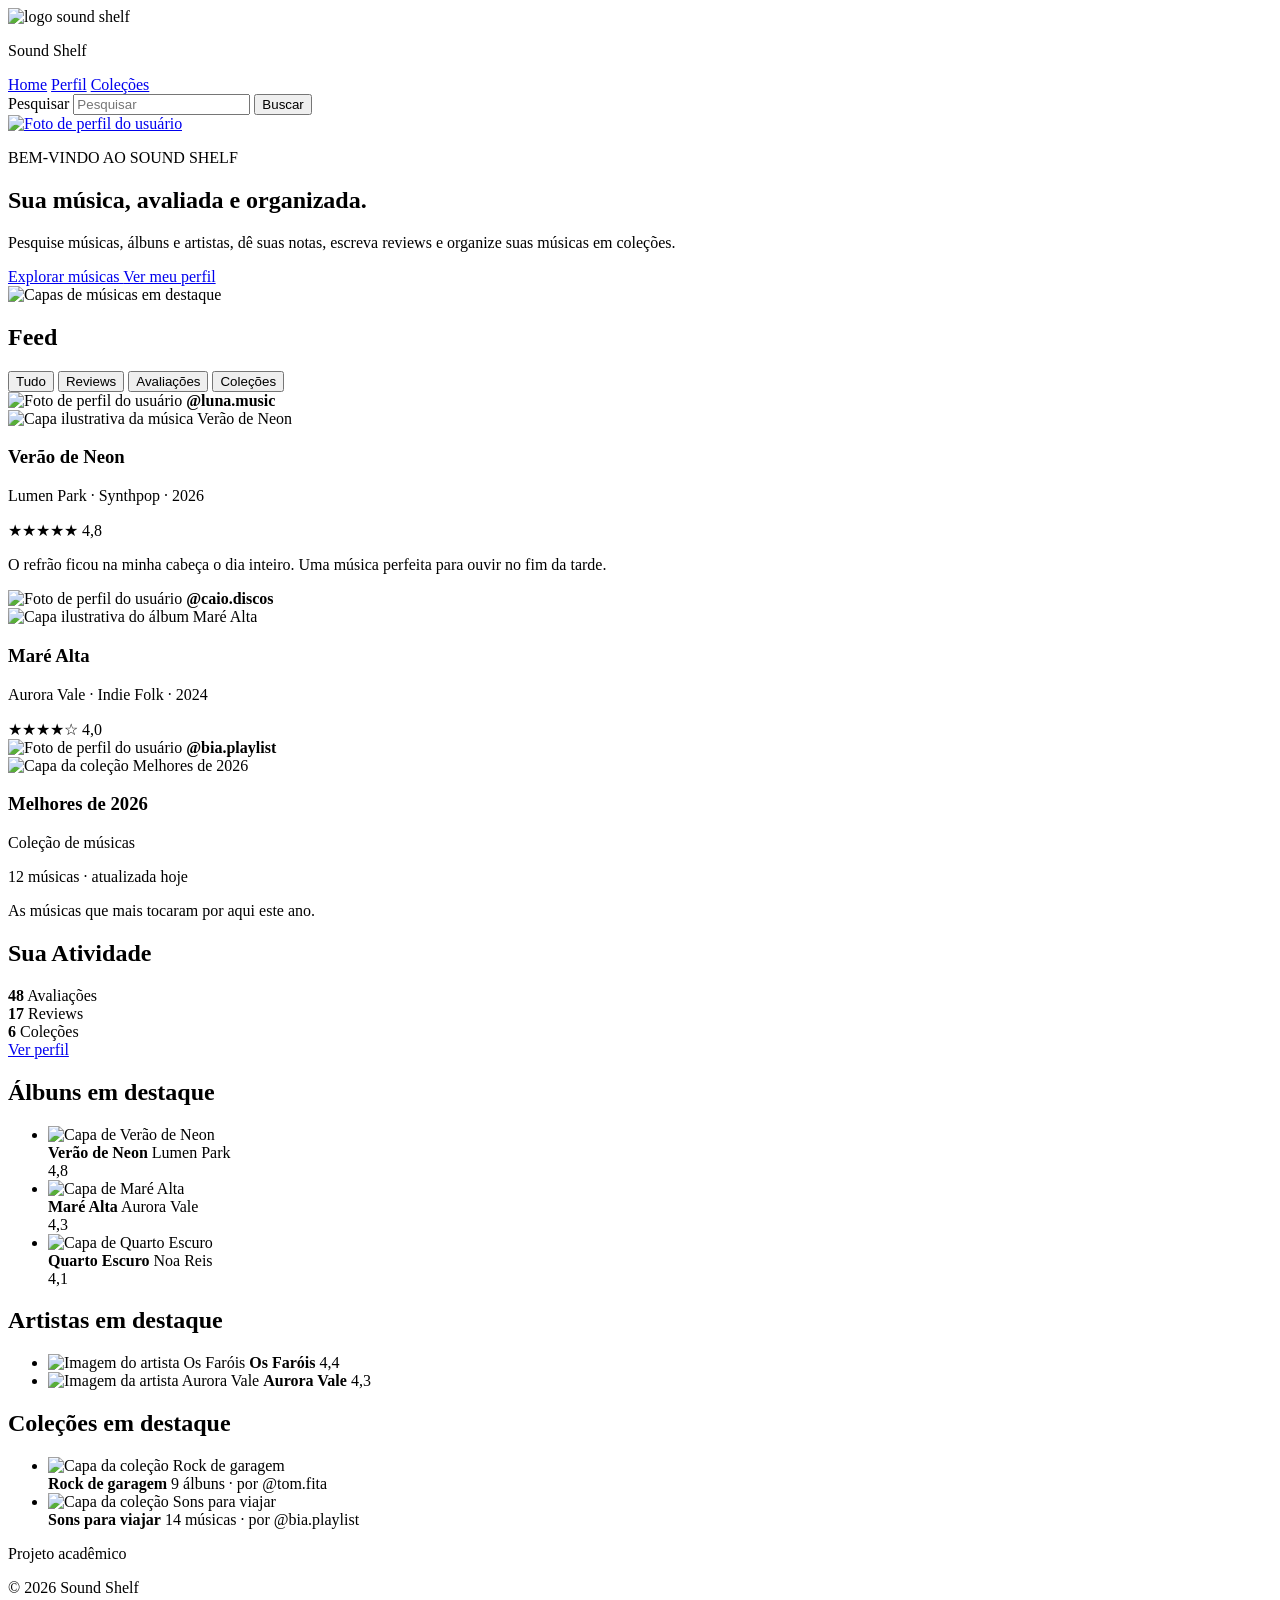
==== index.html @ 62054e48 "feat: adiciona rodape e finaliza estrutura da pagina inicial" ====
<!DOCTYPE html>
<html lang="pt-br">
<head>
    <meta charset="UTF-8">
    <meta name="viewport" content="width=device-width, initial-scale=1.0">
    <title>Sound Shelf</title>
</head>
<body>
   
    <!-- cabeçalho/navegação -->
    <header class="cabecalho">
        <img src="" alt="logo sound shelf">
        <p class="logo">Sound Shelf</p>

        <!-- navegacao principal -->
        <nav class="nav-principal">
            <a href="index.html" class="link">Home</a>
            <a href="perfil.html" class="link">Perfil</a>
            <a href="colecoes.html" class="link">Coleções</a>
        </nav>

        <!-- form de pesquisa -->
        <!-- futuramente utilizado pelo js e api -->
        <form class="form-pesquisa">

            <label for="pesquisa" class="input-estilo">
                Pesquisar
            </label>

            <input
                type="search"
                id="pesquisa"
                name="pesquisa"
                placeholder="Pesquisar">

            <button type="submit" class="botao">Buscar</button>
        </form>

        <!-- Acesso ao perfil através do avatar -->
        <a href="perfil.html" class="link-perfil">
            <img src="" alt="Foto de perfil do usuário">
        </a>
    </header>

    <!-- conteúdo principal da página -->
    <main>

        <!-- apresentação inicial-->
        <section class="apresentacao">

            <div class="conteudo-apresentacao">

                <p class="texto-pequeno">
                    BEM-VINDO AO SOUND SHELF
                </p>

                <h1>
                    Sua música, avaliada e organizada.
                </h1>

                <p>
                    Pesquise músicas, álbuns e artistas, dê suas notas,
                    escreva reviews e organize suas músicas em coleções.
                </p>

                <!-- ações principais da Home -->
                <div class="acoes-apresentacao">

                    <a href="#feed" class="botao">
                        Explorar músicas
                    </a>

                    <a href="perfil.html" class="botao-secundario">
                        Ver meu perfil
                    </a>

                </div>

            </div>

            <!-- elemento visual -->
            <div class="visual-apresentacao">

                <img src="" alt="Capas de músicas em destaque">

            </div>

        </section>

        <!-- área do Feed -->
        <section id="feed" class="secao-feed">
            <header class="cabecalho-secao">
                
                <div>
                    <h2>Feed</h2>
                </div>

                <!-- filtros feed -->
                <div class="filtros-feed">
                    <button type="button" class="filtro ativo">
                        Tudo
                    </button>

                    <button type="button" class="filtro">
                        Reviews
                    </button>

                    <button type="button" class="filtro">
                        Avaliações
                    </button>
                    
                    <button type="button" class="filtro">
                        Coleções
                    </button>
                 </div>
            </header>

            <!-- area que contém os conteúdos do Feed -->
            <div class="conteudo-feed">

                <!-- feed principal -->
                <div class="lista-feed">

                    <!-- card de review -->
                    <article class="card-publicacao">
                        <header class="cabecalho-publicacao">

                            <div class="usuario-publicacao">
                                <img src="" alt="Foto de perfil do usuário">
                                <strong>@luna.music</strong>

                            </div>
                        </header>

                        <div class="conteudo-publicacao">
                            <img
                                src=""
                                alt="Capa ilustrativa da música Verão de Neon"
                                class="capa-publicacao"
                            >

                            <div class="informacoes-publicacao">
                                <h3>Verão de Neon</h3>
                                <p>Lumen Park · Synthpop · 2026</p>

                                <div class="avaliacao">
                                    ★★★★★
                                    <span>4,8</span>
                                </div>

                                <p>
                                    O refrão ficou na minha cabeça o dia inteiro.
                                    Uma música perfeita para ouvir no fim da tarde.
                                </p>

                            </div>

                        </div>
                    </article>

                        <!-- card avaliacao de album -->
                        <article class="card-publicacao">
                            <header class="cabecalho-publicacao">

                                <div class="usuario-publicacao">
                                    <img src="" alt="Foto de perfil do usuário">
                                    <strong>@caio.discos</strong>

                                </div>

                            </header>

                            <div class="conteudo-publicacao">
                                <img
                                src=""
                                alt="Capa ilustrativa do álbum Maré Alta"
                                class="capa-publicacao"
                                >

                                <div class="informacoes-publicacao">
                                    <h3>Maré Alta</h3>
                                    <p> Aurora Vale · Indie Folk · 2024</p>

                                    <div class="avaliacao">
                                        ★★★★☆
                                        <span>4,0</span>
                                    </div>

                                </div>

                            </div>
                        </article>

                        <!-- Card de coleção -->
                        <article class="card-publicacao">

                            <header class="cabecalho-publicacao">
                                <div class="usuario-publicacao">

                                    <img src="" alt="Foto de perfil do usuário">
                                        <strong>@bia.playlist</strong>
                                </div>

                            </header>
                            <div class="conteudo-publicacao">

                                <div class="capa-colecao">
                                    <img src="" alt="Capa da coleção Melhores de 2026">
                                </div>

                                <div class="informacoes-publicacao">

                                    <h3>Melhores de 2026</h3>

                                    <p>Coleção de músicas</p>

                                    <p>12 músicas · atualizada hoje</p>

                                    <p>As músicas que mais tocaram por aqui este ano.</p>

                                </div>

                            </div>
                        </article>
        </section>

                    <!-- barra lateral da home -->
                    <aside class="barra-lateral">

                            <!-- estatisticas de usuario -->
                            <section class="card-lateral">
                                <h2>Sua Atividade</h2>

                                <div class="estatisticas-home">
                                    <div class="estatistica">
                                        <strong>48</strong>
                                        <span>Avaliações</span>
                                    </div>

                                    <div class="estatistica">
                                        <strong>17</strong>
                                        <span>Reviews</span>
                                    </div>

                                    <div class="estatistica">
                                        <strong>6</strong>
                                        <span>Coleções</span>
                                    </div>
                                </div>
                                
                                <a href="perfil.html" class="botao-secundario">
                                    Ver perfil
                                </a>
                            </section>

                            <!-- albuns em destaque -->
                            <section class="card-lateral">
                                <h2>Álbuns em destaque</h2>

                                <ul class="albuns-home">

                                    <li class="item-destaque">
                                        <img 
                                            src="" 
                                            alt="Capa de Verão de Neon" 
                                            class="capa-destaque"
                                        >

                                        <div class="informacoes-destaque">
                                            <strong>Verão de Neon</strong>
                                            <span>Lumen Park</span>
                                        </div>

                                        <span class="nota">4,8</span>
                                    </li>
                                    
                                    <li class="item-destaque">
                                        <img
                                            src=""
                                            alt="Capa de Maré Alta"
                                            class="capa-destaque"
                                        >

                                        <div class="informacoes-destaque">
                                            <strong>Maré Alta</strong>
                                            <span>Aurora Vale</span>
                                        </div>

                                        <span class="nota">4,3</span>
                                    </li>

                                    <li class="item-destaque">
                                        <img
                                            src=""
                                            alt="Capa de Quarto Escuro"
                                            class="capa-destaque"
                                        >

                                        <div class="informacoes-destaque">
                                            <strong>Quarto Escuro</strong>
                                            <span>Noa Reis</span>
                                        </div>

                                        <span class="nota">4,1</span>
                                    </li>

                                </ul>
                            </section>

                
                            <!-- Artistas em destaque -->
                            <section class="card-lateral">
                                <h2>Artistas em destaque</h2>

                                <ul class="artistas-home">

                                    <li class="item-artista">
                                        <img
                                            src=""
                                            alt="Imagem do artista Os Faróis"
                                            class="imagem-artista"
                                        >

                                        <strong>Os Faróis</strong>

                                        <span class="nota">4,4</span>
                                    </li>

                                    <li class="item-artista">
                                        <img
                                            src=""
                                            alt="Imagem da artista Aurora Vale"
                                            class="imagem-artista"
                                        >

                                        <strong>Aurora Vale</strong>

                                        <span class="nota">4,3</span>
                                    </li>

                                </ul>
                            </section>
                            

                           <!-- Coleções em destaque -->
                            <section class="card-lateral">
                                <h2>Coleções em destaque</h2>

                                <ul class="colecoes-home">

                                    <li class="item-colecao">
                                        <img
                                            src=""
                                            alt="Capa da coleção Rock de garagem"
                                            class="capa-colecao"
                                        >

                                        <div class="informacoes-colecao">
                                            <strong>Rock de garagem</strong>
                                            <span>9 álbuns · por @tom.fita</span>
                                        </div>

                                    </li>

                                    <li class="item-colecao">
                                        <img
                                            src=""
                                            alt="Capa da coleção Sons para viajar"
                                            class="capa-colecao"
                                        >

                                        <div class="informacoes-colecao">
                                            <strong>Sons para viajar</strong>
                                            <span>14 músicas · por @bia.playlist</span>
                                        </div>

                                    </li>
                                </ul>

                            </section>
                         </aside>


                    </div>
                </div>
    </main>

    <!-- Rodapé -->
    <footer class="rodape">
        <p>Projeto acadêmico</p>
        <p>&copy; 2026 Sound Shelf</p>
    </footer>
    
</body>
</html>
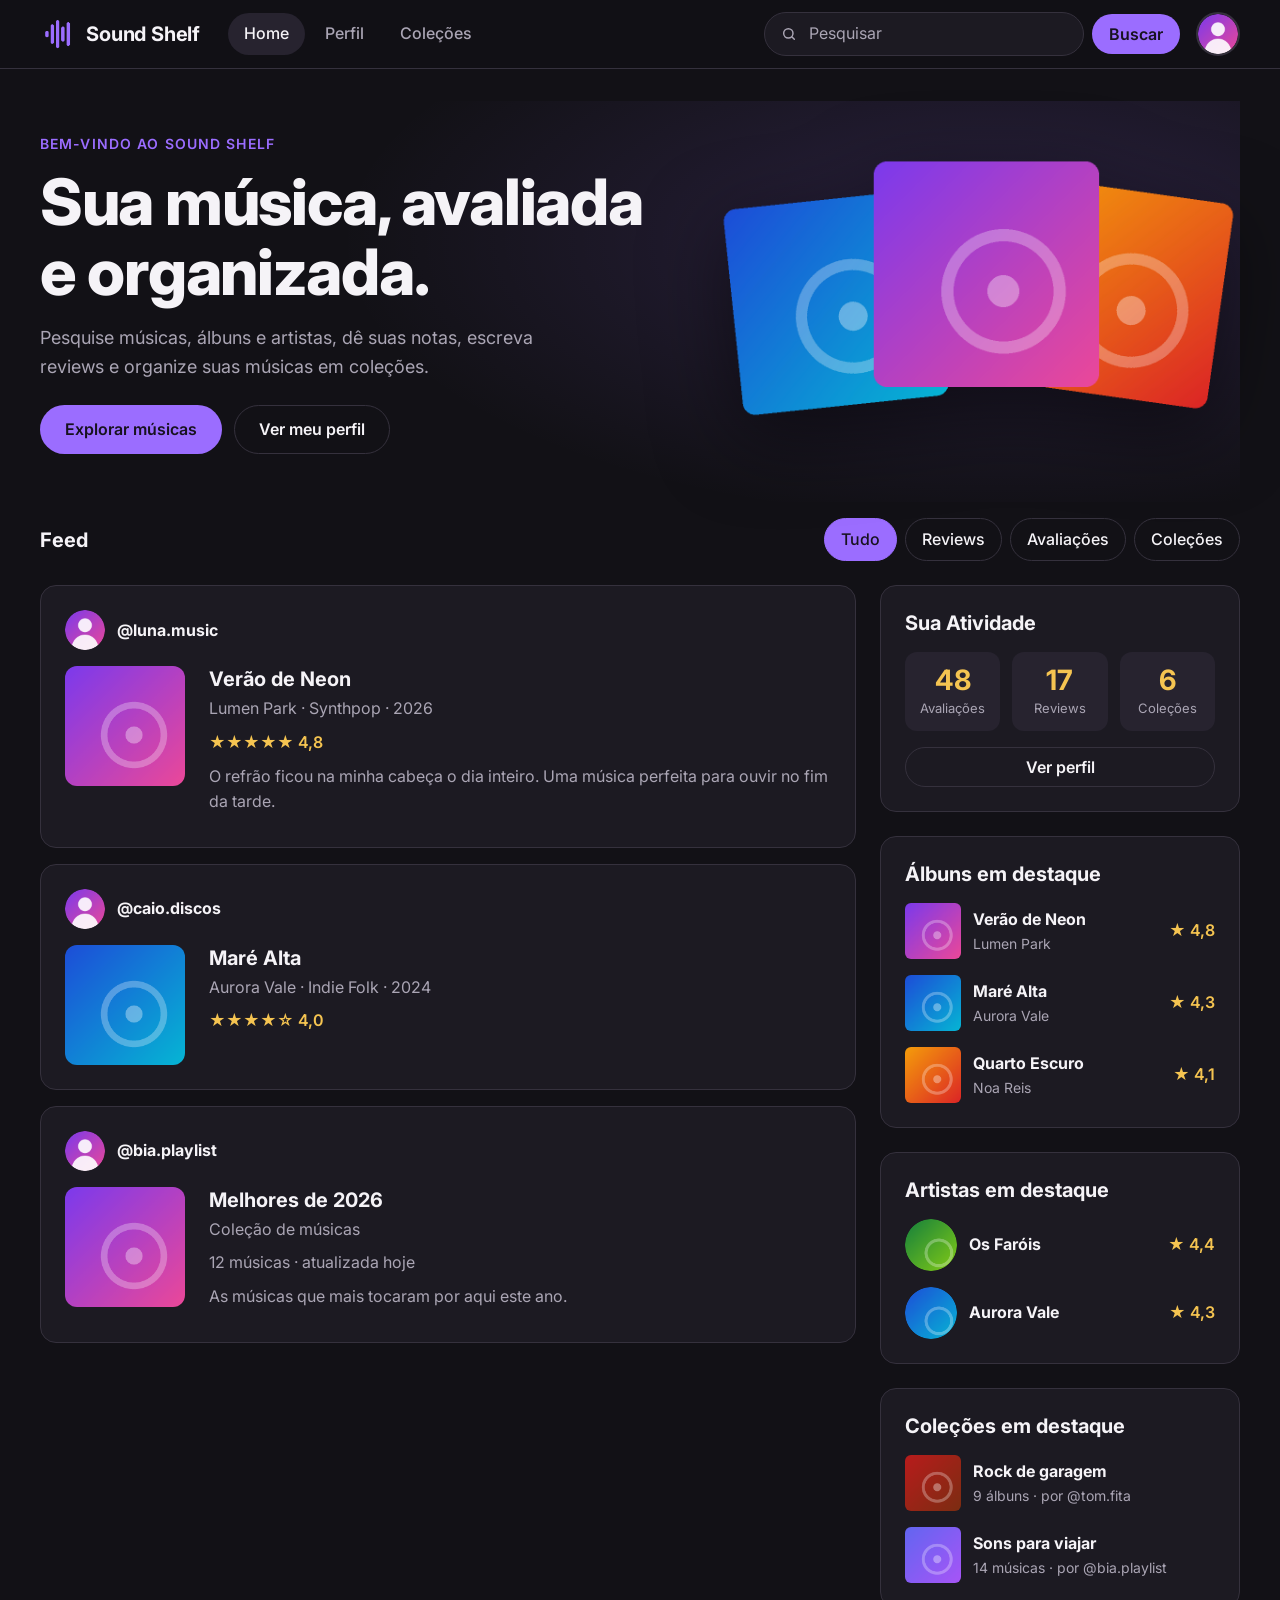
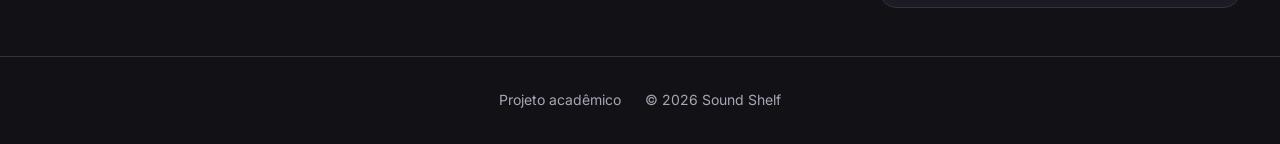
==== commit c56426d1: "chore: prepara HTML e CSS para o JavaScript e corrige navegação ativa" ====
--- a/index.html
+++ b/index.html
@@ -1,26 +1,27 @@
 <!DOCTYPE html>
-<html lang="pt-br">
+<html lang="pt-BR">
 <head>
     <meta charset="UTF-8">
     <meta name="viewport" content="width=device-width, initial-scale=1.0">
-    <title>Sound Shelf</title>
+    <title>Sound Shelf - Home</title>
+    <link rel="stylesheet" href="assets/css/style.css">
+    <script defer src="assets/js/script.js"></script>
 </head>
 <body>
    
     <!-- cabeçalho/navegação -->
     <header class="cabecalho">
-        <img src="" alt="logo sound shelf">
+        <img src="assets/img/logo.png" alt="logo sound shelf">
         <p class="logo">Sound Shelf</p>
 
         <!-- navegacao principal -->
         <nav class="nav-principal">
-            <a href="index.html" class="link">Home</a>
+            <a href="index.html" class="link ativo" aria-current="page">Home</a>
             <a href="perfil.html" class="link">Perfil</a>
             <a href="colecoes.html" class="link">Coleções</a>
         </nav>
 
         <!-- form de pesquisa -->
-        <!-- futuramente utilizado pelo js e api -->
         <form class="form-pesquisa">
 
             <label for="pesquisa" class="input-estilo">
@@ -35,12 +36,12 @@
 
             <button type="submit" class="botao">Buscar</button>
         </form>
+    </header>
 
         <!-- Acesso ao perfil através do avatar -->
         <a href="perfil.html" class="link-perfil">
-            <img src="" alt="Foto de perfil do usuário">
+            <img src="assets/img/avatar.png" alt="Foto de perfil do usuário">
         </a>
-    </header>
 
     <!-- conteúdo principal da página -->
     <main>
@@ -81,7 +82,7 @@
             <!-- elemento visual -->
             <div class="visual-apresentacao">
 
-                <img src="" alt="Capas de músicas em destaque">
+                <img src="assets/img/hero.png" alt="Capas de músicas em destaque">
 
             </div>
 
@@ -126,7 +127,7 @@
                         <header class="cabecalho-publicacao">
 
                             <div class="usuario-publicacao">
-                                <img src="" alt="Foto de perfil do usuário">
+                                <img src="assets/img/avatar.png" alt="Foto de perfil do usuário">
                                 <strong>@luna.music</strong>
 
                             </div>
@@ -134,7 +135,7 @@
 
                         <div class="conteudo-publicacao">
                             <img
-                                src=""
+                                src="assets/img/capa-1.png"
                                 alt="Capa ilustrativa da música Verão de Neon"
                                 class="capa-publicacao"
                             >
@@ -163,7 +164,7 @@
                             <header class="cabecalho-publicacao">
 
                                 <div class="usuario-publicacao">
-                                    <img src="" alt="Foto de perfil do usuário">
+                                    <img src="assets/img/avatar.png" alt="Foto de perfil do usuário">
                                     <strong>@caio.discos</strong>
 
                                 </div>
@@ -172,7 +173,7 @@
 
                             <div class="conteudo-publicacao">
                                 <img
-                                src=""
+                                src="assets/img/capa-2.png"
                                 alt="Capa ilustrativa do álbum Maré Alta"
                                 class="capa-publicacao"
                                 >
@@ -197,7 +198,7 @@
                             <header class="cabecalho-publicacao">
                                 <div class="usuario-publicacao">
 
-                                    <img src="" alt="Foto de perfil do usuário">
+                                    <img src="assets/img/avatar.png" alt="Foto de perfil do usuário">
                                         <strong>@bia.playlist</strong>
                                 </div>
 
@@ -205,7 +206,7 @@
                             <div class="conteudo-publicacao">
 
                                 <div class="capa-colecao">
-                                    <img src="" alt="Capa da coleção Melhores de 2026">
+                                    <img src="assets/img/capa-1.png" alt="Capa da coleção Melhores de 2026">
                                 </div>
 
                                 <div class="informacoes-publicacao">
@@ -222,7 +223,9 @@
 
                             </div>
                         </article>
-        </section>
+
+                </div>
+        
 
                     <!-- barra lateral da home -->
                     <aside class="barra-lateral">
@@ -261,7 +264,7 @@
 
                                     <li class="item-destaque">
                                         <img 
-                                            src="" 
+                                            src="assets/img/capa-1.png" 
                                             alt="Capa de Verão de Neon" 
                                             class="capa-destaque"
                                         >
@@ -276,7 +279,7 @@
                                     
                                     <li class="item-destaque">
                                         <img
-                                            src=""
+                                            src="assets/img/capa-2.png"
                                             alt="Capa de Maré Alta"
                                             class="capa-destaque"
                                         >
@@ -291,7 +294,7 @@
 
                                     <li class="item-destaque">
                                         <img
-                                            src=""
+                                            src="assets/img/capa-3.png"
                                             alt="Capa de Quarto Escuro"
                                             class="capa-destaque"
                                         >
@@ -316,7 +319,7 @@
 
                                     <li class="item-artista">
                                         <img
-                                            src=""
+                                            src="assets/img/artista-1.png"
                                             alt="Imagem do artista Os Faróis"
                                             class="imagem-artista"
                                         >
@@ -328,7 +331,7 @@
 
                                     <li class="item-artista">
                                         <img
-                                            src=""
+                                            src="assets/img/artista-2.png"
                                             alt="Imagem da artista Aurora Vale"
                                             class="imagem-artista"
                                         >
@@ -350,7 +353,7 @@
 
                                     <li class="item-colecao">
                                         <img
-                                            src=""
+                                            src="assets/img/capa-6.png"
                                             alt="Capa da coleção Rock de garagem"
                                             class="capa-colecao"
                                         >
@@ -364,7 +367,7 @@
 
                                     <li class="item-colecao">
                                         <img
-                                            src=""
+                                            src="assets/img/capa-5.png"
                                             alt="Capa da coleção Sons para viajar"
                                             class="capa-colecao"
                                         >
@@ -380,9 +383,8 @@
                             </section>
                          </aside>
 
-
-                    </div>
                 </div>
+            </section>
     </main>
 
     <!-- Rodapé -->
--- a/assets/css/style.css
+++ b/assets/css/style.css
@@ -0,0 +1,1753 @@
+@import url("https://fonts.googleapis.com/css2?family=Inter:wght@400;500;600;700;800&display=swap");
+
+
+/* 1. VARIÁVEIS GLOBAIS DO SOUND SHELF */
+
+:root {
+    /* Cores de fundo */
+    --cor-fundo: #121116;
+    --cor-superficie: #1C1A22;
+    --cor-superficie-hover: #27232F;
+
+    /* Cores de destaque */
+    --cor-destaque: #9B6DFF;
+    --cor-destaque-hover: #B18DFF;
+    --cor-avaliacao: #F5C451;
+
+    /* Cores de texto */
+    --cor-texto: #F5F3F7;
+    --cor-texto-secundario: #AAA5B4;
+
+    /* Bordas e estados */
+    --cor-borda: #35313D;
+    --cor-sucesso: #72D6A0;
+    --cor-erro: #FF7777;
+
+    /* Tipografia (Inter com Arial como reserva) */
+    --fonte-principal: "Inter", Arial, Helvetica, sans-serif;
+
+    /* Tamanhos de texto */
+    --texto-pequeno: 14px;
+    --texto-normal: 16px;
+    --texto-subtitulo: 20px;
+    --texto-titulo: 28px;
+
+    /* Espaçamentos */
+    --espaco-1: 4px;
+    --espaco-2: 8px;
+    --espaco-3: 12px;
+    --espaco-4: 16px;
+    --espaco-5: 24px;
+    --espaco-6: 32px;
+    --espaco-7: 48px;
+
+    /* Bordas arredondadas */
+    --raio-pequeno: 6px;
+    --raio-medio: 12px;
+    --raio-grande: 16px;
+
+    /* Transições */
+    --transicao-padrao: 0.2s ease;
+
+    /* Extras usados no layout */
+    --raio-total: 999px;
+    --largura-maxima: 1200px;
+    --cor-destaque-suave: color-mix(in srgb, var(--cor-destaque) 18%, transparent);
+    --sombra-card: 0 8px 24px rgba(0, 0, 0, 0.35);
+}
+
+
+
+/* 2. ESTILOS GLOBAIS */
+
+/* Padroniza o cálculo de largura e altura */
+* {
+    box-sizing: border-box;
+}
+
+/* Configura o documento */
+html {
+    scroll-behavior: smooth;
+    scroll-padding-top: 88px; /* compensa o cabeçalho fixo nos links de âncora */
+    color-scheme: dark;
+}
+
+/* Configura a página: rodapé sempre no fim da tela */
+body {
+    min-height: 100vh;
+    display: flex;
+    flex-direction: column;
+    margin: 0;
+    background-color: var(--cor-fundo);
+    color: var(--cor-texto);
+    font-family: var(--fonte-principal);
+    font-size: var(--texto-normal);
+    line-height: 1.6;
+}
+
+/* Conteúdo principal centralizado */
+main {
+    flex: 1;
+    width: min(100% - var(--espaco-5) * 2, var(--largura-maxima));
+    margin-inline: auto;
+    padding-block: var(--espaco-6) var(--espaco-7);
+}
+
+/* Títulos */
+h1,
+h2,
+h3,
+h4,
+p {
+    margin-top: 0;
+}
+
+h1,
+h2,
+h3,
+h4 {
+    line-height: 1.3;
+}
+
+h1 {
+    font-size: clamp(var(--texto-titulo), 4vw, 40px);
+    letter-spacing: -0.02em;
+}
+
+h3 {
+    font-size: 18px;
+}
+
+/* Links */
+a {
+    color: inherit;
+    text-decoration: none;
+    transition: color var(--transicao-padrao);
+}
+
+a:hover {
+    color: var(--cor-destaque-hover);
+}
+
+/* Links de texto (dentro de parágrafos, formulários, etc.) */
+.link {
+    color: var(--cor-destaque);
+    font-weight: 600;
+}
+
+.link:hover {
+    color: var(--cor-destaque-hover);
+    text-decoration: underline;
+}
+
+/* Imagens */
+img {
+    display: block;
+    max-width: 100%;
+}
+
+/* Listas sem marcadores (listas do layout) */
+ul,
+ol {
+    margin: 0;
+    padding: 0;
+    list-style: none;
+}
+
+/* Botões e campos usam a fonte do projeto */
+button,
+input,
+select,
+textarea {
+    font: inherit;
+}
+
+/* Foco visível para navegação por teclado */
+a:focus-visible,
+button:focus-visible,
+input:focus-visible,
+select:focus-visible,
+textarea:focus-visible {
+    outline: 2px solid var(--cor-destaque);
+    outline-offset: 3px;
+}
+
+/* Elementos escondidos pelo atributo hidden (usado pelo JavaScript) */
+[hidden] {
+    display: none !important;
+}
+
+/* Texto visível só para leitores de tela */
+.sr-only,
+.input-estilo {
+    position: absolute;
+    width: 1px;
+    height: 1px;
+    margin: -1px;
+    padding: 0;
+    overflow: hidden;
+    clip: rect(0, 0, 0, 0);
+    white-space: nowrap;
+    border: 0;
+}
+
+/* Texto  */
+.texto-pequeno {
+    color: var(--cor-texto-secundario);
+    font-size: var(--texto-pequeno);
+    letter-spacing: 0.08em;
+}
+
+/* * 3. BOTÕES */ 
+
+.botao,
+.botao-secundario,
+.botao-visualizar-colecao,
+.botao-editar,
+.botao-fixar,
+.botao-excluir {
+    display: inline-flex;
+    align-items: center;
+    justify-content: center;
+    gap: var(--espaco-2);
+    padding: var(--espaco-2) var(--espaco-4);
+    border: 1px solid transparent;
+    border-radius: var(--raio-total);
+    cursor: pointer;
+    font-weight: 600;
+    line-height: 1.4;
+    transition:
+        background-color var(--transicao-padrao),
+        border-color var(--transicao-padrao),
+        color var(--transicao-padrao);
+}
+
+/* Ação principal */
+.botao,
+.botao-visualizar-colecao {
+    background-color: var(--cor-destaque);
+    color: #17121F;
+}
+
+.botao:hover,
+.botao-visualizar-colecao:hover {
+    background-color: var(--cor-destaque-hover);
+    color: #17121F;
+}
+
+/* Ação secundária */
+.botao-secundario,
+.botao-editar,
+.botao-fixar {
+    background-color: transparent;
+    color: var(--cor-texto);
+    border-color: var(--cor-borda);
+}
+
+.botao-secundario:hover,
+.botao-editar:hover,
+.botao-fixar:hover {
+    background-color: var(--cor-superficie-hover);
+    border-color: var(--cor-destaque);
+    color: var(--cor-texto);
+}
+
+/* Ação perigosa */
+.botao-excluir {
+    background-color: transparent;
+    color: var(--cor-erro);
+    border-color: var(--cor-borda);
+}
+
+.botao-excluir:hover {
+    background-color: color-mix(in srgb, var(--cor-erro) 14%, transparent);
+    border-color: var(--cor-erro);
+}
+
+button:disabled {
+    opacity: 0.5;
+    cursor: not-allowed;
+}
+
+
+/* 4. COMPONENTES REUTILIZÁVEIS */
+
+/* Card base (todos os cartões do site compartilham este visual) */
+.card,
+.card-publicacao,
+.card-lateral,
+.card-musica,
+.card-colecao,
+.card-colecao-destaque,
+.card-avaliacao {
+    background-color: var(--cor-superficie);
+    border: 1px solid var(--cor-borda);
+    border-radius: var(--raio-medio);
+    padding: var(--espaco-4);
+}
+
+/* Cabeçalho de uma seção */
+.cabecalho-secao {
+    display: flex;
+    flex-wrap: wrap;
+    align-items: center;
+    justify-content: space-between;
+    gap: var(--espaco-2) var(--espaco-4);
+    margin-bottom: var(--espaco-5);
+}
+
+/* Títulos de seção */
+.cabecalho-secao h2 {
+    margin-bottom: 0;
+    font-size: var(--texto-subtitulo);
+}
+
+/* Descrição ao lado ou abaixo do título da seção */
+.cabecalho-secao p {
+    margin: var(--espaco-1) 0 0;
+    color: var(--cor-texto-secundario);
+    font-size: var(--texto-pequeno);
+}
+
+.cabecalho-secao > a {
+    color: var(--cor-destaque);
+    font-size: var(--texto-pequeno);
+    font-weight: 600;
+}
+
+/* Notas e avaliações */
+.avaliacao {
+    display: inline-flex;
+    align-items: center;
+    gap: var(--espaco-1);
+    color: var(--cor-avaliacao);
+    font-weight: 600;
+}
+
+.nota {
+    color: var(--cor-avaliacao);
+    font-weight: 600;
+}
+
+/* Texto auxiliar dentro de cards */
+.card .texto-pequeno {
+    margin-bottom: 0;
+}
+
+/* Fotos de perfil redondas */
+.link-perfil {
+    display: inline-flex;
+    flex-shrink: 0;
+}
+
+.link-perfil img {
+    width: 44px;
+    height: 44px;
+    border-radius: 50%;
+    object-fit: cover;
+    border: 2px solid var(--cor-borda);
+    transition: border-color var(--transicao-padrao);
+}
+
+.link-perfil:hover img {
+    border-color: var(--cor-destaque);
+}
+
+/* 5. CAMPOS DE FORMULÁRIO */
+
+input,
+select,
+textarea {
+    width: 100%;
+    padding: var(--espaco-3) var(--espaco-4);
+    background-color: var(--cor-superficie);
+    color: var(--cor-texto);
+    border: 1px solid var(--cor-borda);
+    border-radius: var(--raio-pequeno);
+    transition: border-color var(--transicao-padrao);
+}
+
+input::placeholder,
+textarea::placeholder {
+    color: var(--cor-texto-secundario);
+}
+
+input:focus,
+select:focus,
+textarea:focus {
+    border-color: var(--cor-destaque);
+}
+
+textarea {
+    resize: vertical;
+    min-height: 120px;
+}
+
+/* Caixas de seleção e botões de opção não ocupam a linha toda */
+input[type="checkbox"],
+input[type="radio"] {
+    width: auto;
+    padding: 0;
+    accent-color: var(--cor-destaque);
+    cursor: pointer;
+}
+
+/* Rótulos dos campos */
+label {
+    color: var(--cor-texto);
+}
+
+/* Rótulo com caixa de seleção ao lado do texto */
+label:has(> input[type="checkbox"]) {
+    display: flex;
+    align-items: center;
+    gap: var(--espaco-2);
+    font-size: var(--texto-pequeno);
+    cursor: pointer;
+}
+
+/* Formulários com campos organizados verticalmente */
+.campo-formulario {
+    display: flex;
+    flex-direction: column;
+    gap: var(--espaco-2);
+    margin-bottom: var(--espaco-4);
+}
+
+/* Agrupamento de opções (fieldset) sem borda do navegador */
+fieldset.campo-formulario {
+    min-width: 0;
+    padding: 0;
+    border: 0;
+}
+
+legend {
+    padding: 0;
+    margin-bottom: var(--espaco-3);
+    font-weight: 600;
+}
+
+/* Botões no fim dos formulários */
+.acoes-formulario {
+    display: flex;
+    flex-wrap: wrap;
+    justify-content: flex-end;
+    gap: var(--espaco-3);
+}
+
+/* 6. CABEÇALHO E NAVEGAÇÃO  */
+
+.cabecalho {
+    position: sticky;
+    top: 0;
+    z-index: 50;
+    display: flex;
+    align-items: center;
+    gap: var(--espaco-3);
+    padding-block: var(--espaco-3);
+    padding-inline: max(var(--espaco-5), calc((100% - var(--largura-maxima)) / 2));
+    background-color: color-mix(in srgb, var(--cor-fundo) 88%, transparent);
+    backdrop-filter: blur(12px);
+    border-bottom: 1px solid var(--cor-borda);
+}
+
+/* Logo (imagem + nome) */
+.cabecalho > img {
+    width: auto;
+    height: 30px;
+}
+
+.logo {
+    margin: 0 var(--espaco-4) 0 0;
+    font-size: var(--texto-subtitulo);
+    font-weight: 700;
+    letter-spacing: -0.01em;
+}
+
+/* Links de navegação */
+.nav-principal {
+    display: flex;
+    align-items: center;
+    gap: var(--espaco-1);
+}
+
+.nav-principal .link {
+    padding: var(--espaco-2) var(--espaco-4);
+    border-radius: var(--raio-total);
+    color: var(--cor-texto-secundario);
+    font-weight: 500;
+}
+
+.nav-principal .link:hover {
+    background-color: var(--cor-superficie);
+    color: var(--cor-texto);
+    text-decoration: none;
+}
+
+/* Página atual: marcada no HTML com class="link ativo" e aria-current="page" */
+.nav-principal .link.ativo,
+.nav-principal .link[aria-current="page"] {
+    background-color: var(--cor-superficie-hover);
+    color: var(--cor-texto);
+}
+
+/* Pesquisa do cabeçalho */
+.form-pesquisa {
+    display: flex;
+    align-items: center;
+    gap: var(--espaco-2);
+    margin-left: auto;
+}
+
+.form-pesquisa input {
+    width: 320px;
+    padding: var(--espaco-2) var(--espaco-4) var(--espaco-2) 44px;
+    border-radius: var(--raio-total);
+    background-image: url("data:image/svg+xml,%3Csvg xmlns='http://www.w3.org/2000/svg' width='16' height='16' viewBox='0 0 24 24' fill='none' stroke='%23AAA5B4' stroke-width='2.2' stroke-linecap='round'%3E%3Ccircle cx='11' cy='11' r='7'/%3E%3Cpath d='M20 20l-3.5-3.5'/%3E%3C/svg%3E");
+    background-repeat: no-repeat;
+    background-position: 16px center;
+}
+
+.form-pesquisa .botao {
+    padding-block: var(--espaco-2);
+}
+
+/* Avatar solto logo depois do cabeçalho (home): fica fixo no canto do topo */
+body > .link-perfil {
+    position: fixed;
+    top: var(--espaco-3);
+    right: max(var(--espaco-5), calc((100vw - var(--largura-maxima)) / 2));
+    z-index: 60;
+}
+
+/* Reserva espaço para o avatar fixo no cabeçalho */
+.cabecalho:has(+ .link-perfil) {
+    padding-right: calc(max(var(--espaco-5), (100% - var(--largura-maxima)) / 2) + 60px);
+}
+
+/* Avatar dentro do cabeçalho (quando estiver dentro dele) */
+.cabecalho .link-perfil {
+    margin-left: var(--espaco-2);
+}
+
+
+/* 7. RODAPÉ */
+
+.rodape {
+    display: flex;
+    flex-wrap: wrap;
+    align-items: center;
+    justify-content: center;
+    gap: var(--espaco-2) var(--espaco-5);
+    padding: var(--espaco-6) var(--espaco-5);
+    border-top: 1px solid var(--cor-borda);
+    color: var(--cor-texto-secundario);
+    font-size: var(--texto-pequeno);
+    text-align: center;
+}
+
+.rodape p {
+    margin: 0;
+}
+
+
+/* 8. HOME (index.html) */
+
+/* Apresentação inicial */
+.apresentacao {
+    display: grid;
+    grid-template-columns: minmax(0, 1.1fr) minmax(0, 0.9fr);
+    align-items: center;
+    gap: var(--espaco-6);
+    padding-block: var(--espaco-6) var(--espaco-7);
+    background: radial-gradient(ellipse 55% 70% at 80% 35%, var(--cor-destaque-suave), transparent 100%);
+}
+
+.conteudo-apresentacao > .texto-pequeno {
+    margin-bottom: var(--espaco-3);
+    color: var(--cor-destaque);
+    font-weight: 600;
+}
+
+.conteudo-apresentacao h1 {
+    margin-bottom: var(--espaco-4);
+    font-size: clamp(36px, 5.5vw, 64px);
+    font-weight: 800;
+    line-height: 1.1;
+}
+
+/* Palavra em destaque no título: <span>avaliada</span> */
+.conteudo-apresentacao h1 span {
+    color: var(--cor-destaque);
+}
+
+.conteudo-apresentacao p:not(.texto-pequeno) {
+    max-width: 520px;
+    margin-bottom: var(--espaco-5);
+    color: var(--cor-texto-secundario);
+    font-size: 18px;
+}
+
+.acoes-apresentacao {
+    display: flex;
+    flex-wrap: wrap;
+    gap: var(--espaco-3);
+}
+
+.acoes-apresentacao .botao,
+.acoes-apresentacao .botao-secundario {
+    padding: var(--espaco-3) var(--espaco-5);
+}
+
+.visual-apresentacao img {
+    width: 100%;
+    max-width: 560px;
+    margin-left: auto;
+    filter: drop-shadow(0 24px 40px rgba(0, 0, 0, 0.5));
+}
+
+/* Feed */
+.secao-feed {
+    margin-top: var(--espaco-4);
+}
+
+.filtros-feed {
+    display: flex;
+    flex-wrap: wrap;
+    gap: var(--espaco-2);
+}
+
+.filtro {
+    padding: var(--espaco-2) var(--espaco-4);
+    background-color: transparent;
+    color: var(--cor-texto);
+    border: 1px solid var(--cor-borda);
+    border-radius: var(--raio-total);
+    font-weight: 500;
+    cursor: pointer;
+    transition:
+        background-color var(--transicao-padrao),
+        border-color var(--transicao-padrao),
+        color var(--transicao-padrao);
+}
+
+.filtro:hover {
+    background-color: var(--cor-superficie-hover);
+    border-color: var(--cor-destaque);
+}
+
+.filtro.ativo {
+    background-color: var(--cor-destaque);
+    border-color: var(--cor-destaque);
+    color: #17121F;
+}
+
+/* Duas colunas: feed + barra lateral */
+.conteudo-feed {
+    display: grid;
+    grid-template-columns: minmax(0, 1fr) 360px;
+    align-items: start;
+    gap: var(--espaco-5);
+}
+
+.lista-feed {
+    display: flex;
+    flex-direction: column;
+    gap: var(--espaco-4);
+}
+
+/* Publicações do feed */
+.card-publicacao {
+    padding: var(--espaco-5);
+    border-radius: var(--raio-grande);
+}
+
+.cabecalho-publicacao {
+    margin-bottom: var(--espaco-4);
+}
+
+.usuario-publicacao {
+    display: flex;
+    align-items: center;
+    gap: var(--espaco-3);
+}
+
+.usuario-publicacao img {
+    width: 40px;
+    height: 40px;
+    border-radius: 50%;
+    object-fit: cover;
+}
+
+.conteudo-publicacao {
+    display: flex;
+    align-items: flex-start;
+    gap: var(--espaco-5);
+}
+
+.capa-publicacao {
+    width: 120px;
+    height: 120px;
+    flex-shrink: 0;
+    border-radius: var(--raio-medio);
+    object-fit: cover;
+}
+
+.informacoes-publicacao {
+    flex: 1;
+    min-width: 0;
+}
+
+.informacoes-publicacao h3 {
+    margin-bottom: var(--espaco-1);
+    font-size: var(--texto-subtitulo);
+}
+
+.informacoes-publicacao p {
+    margin-bottom: var(--espaco-2);
+    color: var(--cor-texto-secundario);
+}
+
+.informacoes-publicacao .avaliacao {
+    margin-bottom: var(--espaco-2);
+}
+
+/* Capa de coleção (no feed é um quadro com imagem; na lateral é a própria imagem) */
+.capa-colecao {
+    width: 120px;
+    height: 120px;
+    flex-shrink: 0;
+    overflow: hidden;
+    border-radius: var(--raio-medio);
+    object-fit: cover;
+}
+
+.capa-colecao img {
+    width: 100%;
+    height: 100%;
+    object-fit: cover;
+}
+
+/* Barra lateral */
+.barra-lateral {
+    position: sticky;
+    top: 88px;
+    display: flex;
+    flex-direction: column;
+    gap: var(--espaco-5);
+}
+
+.card-lateral {
+    padding: var(--espaco-5);
+    border-radius: var(--raio-grande);
+}
+
+.card-lateral h2 {
+    margin-bottom: var(--espaco-4);
+    font-size: var(--texto-subtitulo);
+}
+
+/* Estatísticas do usuário */
+.estatisticas-home {
+    display: grid;
+    grid-template-columns: repeat(3, 1fr);
+    gap: var(--espaco-3);
+    margin-bottom: var(--espaco-4);
+}
+
+.estatistica {
+    padding: var(--espaco-3) var(--espaco-2);
+    background-color: var(--cor-superficie-hover);
+    border-radius: var(--raio-medio);
+    text-align: center;
+}
+
+.estatistica strong {
+    display: block;
+    color: var(--cor-avaliacao);
+    font-size: var(--texto-titulo);
+    line-height: 1.2;
+}
+
+.estatistica span {
+    display: block;
+    color: var(--cor-texto-secundario);
+    font-size: 13px;
+}
+
+.card-lateral > .botao-secundario {
+    width: 100%;
+}
+
+/* Listas da barra lateral */
+.albuns-home,
+.artistas-home,
+.colecoes-home {
+    display: flex;
+    flex-direction: column;
+    gap: var(--espaco-4);
+}
+
+.item-destaque,
+.item-artista,
+.item-colecao {
+    display: flex;
+    align-items: center;
+    gap: var(--espaco-3);
+}
+
+.capa-destaque,
+.item-colecao .capa-colecao {
+    width: 56px;
+    height: 56px;
+    flex-shrink: 0;
+    border-radius: var(--raio-pequeno);
+    object-fit: cover;
+}
+
+.imagem-artista {
+    width: 52px;
+    height: 52px;
+    flex-shrink: 0;
+    border-radius: 50%;
+    object-fit: cover;
+}
+
+.informacoes-destaque,
+.item-colecao .informacoes-colecao {
+    display: flex;
+    flex: 1;
+    flex-direction: column;
+    min-width: 0;
+}
+
+.informacoes-destaque span,
+.item-colecao .informacoes-colecao span {
+    color: var(--cor-texto-secundario);
+    font-size: var(--texto-pequeno);
+}
+
+.item-artista strong {
+    flex: 1;
+}
+
+/* Nota com estrela nas listas da lateral */
+.item-destaque .nota::before,
+.item-artista .nota::before {
+    content: "★ ";
+}
+
+/* 9. PERFIL (perfil.html) */
+
+.cabecalho-perfil {
+    display: flex;
+    align-items: center;
+    gap: var(--espaco-6);
+    padding: var(--espaco-6);
+    background: linear-gradient(
+        135deg,
+        color-mix(in srgb, var(--cor-destaque) 32%, var(--cor-superficie)),
+        var(--cor-superficie) 70%
+    );
+    border: 1px solid var(--cor-borda);
+    border-radius: var(--raio-grande);
+}
+
+.avatar-grande {
+    width: 140px;
+    height: 140px;
+    flex-shrink: 0;
+    border: 4px solid var(--cor-destaque);
+    border-radius: 50%;
+    object-fit: cover;
+}
+
+.informacoes-perfil {
+    flex: 1;
+    min-width: 0;
+}
+
+.informacoes-perfil h1 {
+    margin-bottom: var(--espaco-1);
+}
+
+.nome-usuario {
+    margin-bottom: var(--espaco-2);
+    color: var(--cor-destaque-hover);
+    font-weight: 600;
+}
+
+.informacoes-perfil p:not(.nome-usuario) {
+    max-width: 560px;
+    color: var(--cor-texto-secundario);
+}
+
+.estatisticas-perfil {
+    display: flex;
+    flex-wrap: wrap;
+    gap: var(--espaco-6);
+    margin-top: var(--espaco-4);
+}
+
+.estatisticas-perfil strong {
+    display: block;
+    font-size: var(--texto-titulo);
+    line-height: 1.2;
+}
+
+.estatisticas-perfil span {
+    color: var(--cor-texto-secundario);
+    font-size: var(--texto-pequeno);
+}
+
+/* Abas do perfil */
+.navegacao-perfil {
+    display: flex;
+    gap: var(--espaco-2);
+    margin-block: var(--espaco-5);
+    padding-bottom: var(--espaco-3);
+    overflow-x: auto;
+    border-bottom: 1px solid var(--cor-borda);
+}
+
+.aba {
+    flex-shrink: 0;
+    padding: var(--espaco-2) var(--espaco-4);
+    border-radius: var(--raio-total);
+    color: var(--cor-texto-secundario);
+    font-weight: 500;
+}
+
+.aba:hover {
+    background-color: var(--cor-superficie);
+    color: var(--cor-texto);
+}
+
+.aba.ativa {
+    background-color: var(--cor-destaque);
+    color: #17121F;
+}
+
+.aba.ativa:hover {
+    background-color: var(--cor-destaque-hover);
+}
+
+/* Seções do perfil */
+.conteudo-perfil {
+    display: flex;
+    flex-direction: column;
+    gap: var(--espaco-7);
+}
+
+.secao-avaliacoes,
+.secao-colecoes-perfil {
+    margin-top: var(--espaco-7);
+}
+
+/* Grade de músicas */
+.grade-musicas {
+    display: grid;
+    grid-template-columns: repeat(auto-fill, minmax(160px, 1fr));
+    gap: var(--espaco-5);
+}
+
+.card-musica {
+    padding: var(--espaco-3);
+    transition:
+        background-color var(--transicao-padrao),
+        border-color var(--transicao-padrao),
+        transform var(--transicao-padrao);
+}
+
+.card-musica:hover {
+    background-color: var(--cor-superficie-hover);
+    border-color: var(--cor-destaque);
+    transform: translateY(-2px);
+}
+
+.card-musica a {
+    display: block;
+}
+
+.card-musica img {
+    width: 100%;
+    aspect-ratio: 1;
+    margin-bottom: var(--espaco-3);
+    border-radius: var(--raio-pequeno);
+    object-fit: cover;
+}
+
+.card-musica h3 {
+    margin-bottom: var(--espaco-1);
+    font-size: var(--texto-normal);
+}
+
+.card-musica p {
+    margin-bottom: var(--espaco-1);
+    color: var(--cor-texto-secundario);
+    font-size: var(--texto-pequeno);
+}
+
+/* Gosto musical */
+.grafico-generos {
+    display: grid;
+    grid-template-columns: 220px minmax(0, 1fr);
+    align-items: center;
+    gap: var(--espaco-6);
+}
+
+.genero-principal {
+    display: flex;
+    flex-direction: column;
+    align-items: center;
+    justify-content: center;
+    width: 200px;
+    height: 200px;
+    margin-inline: auto;
+    background-color: var(--cor-superficie);
+    border: 1px solid var(--cor-borda);
+    border-radius: 50%;
+    text-align: center;
+}
+
+.genero-principal span {
+    color: var(--cor-texto-secundario);
+    font-size: var(--texto-pequeno);
+}
+
+.genero-principal strong {
+    font-size: var(--texto-subtitulo);
+}
+
+.genero-principal span:last-child {
+    color: var(--cor-destaque);
+    font-weight: 700;
+}
+
+.lista-generos {
+    display: flex;
+    flex-direction: column;
+    gap: var(--espaco-4);
+}
+
+.linha-genero {
+    display: grid;
+    grid-template-columns: 110px minmax(0, 1fr) 44px;
+    align-items: center;
+    gap: var(--espaco-4);
+}
+
+.linha-genero span:last-child {
+    color: var(--cor-texto-secundario);
+    text-align: right;
+}
+
+/* Barras de progresso */
+progress {
+    -webkit-appearance: none;
+    appearance: none;
+    width: 100%;
+    height: 10px;
+    overflow: hidden;
+    border: 0;
+    border-radius: var(--raio-total);
+    background-color: var(--cor-superficie-hover);
+}
+
+progress::-webkit-progress-bar {
+    background-color: var(--cor-superficie-hover);
+    border-radius: var(--raio-total);
+}
+
+progress::-webkit-progress-value {
+    background-color: var(--cor-destaque);
+    border-radius: var(--raio-total);
+}
+
+progress::-moz-progress-bar {
+    background-color: var(--cor-destaque);
+    border-radius: var(--raio-total);
+}
+
+/* Coleção em destaque */
+.card-colecao-destaque {
+    display: flex;
+    align-items: center;
+    gap: var(--espaco-5);
+    padding: var(--espaco-5);
+    border-radius: var(--raio-grande);
+}
+
+.card-colecao-destaque .capas-colecao {
+    width: 200px;
+    min-height: 0;
+    flex-shrink: 0;
+    grid-template-columns: repeat(2, 1fr);
+}
+
+.card-colecao-destaque .informacoes-colecao h3 {
+    font-size: var(--texto-subtitulo);
+}
+
+.card-colecao-destaque .informacoes-colecao > span {
+    display: block;
+    margin-bottom: var(--espaco-3);
+    color: var(--cor-texto-secundario);
+    font-size: var(--texto-pequeno);
+}
+
+.card-colecao-destaque .informacoes-colecao > a {
+    color: var(--cor-destaque);
+    font-weight: 600;
+}
+
+/* Lista de avaliações */
+.lista-avaliacoes {
+    display: grid;
+    grid-template-columns: repeat(auto-fill, minmax(260px, 1fr));
+    gap: var(--espaco-4);
+}
+
+.card-avaliacao {
+    display: flex;
+    flex-direction: column;
+    gap: var(--espaco-1);
+    padding: var(--espaco-5);
+}
+
+.card-avaliacao h3,
+.card-avaliacao p {
+    margin: 0;
+}
+
+.card-avaliacao p {
+    color: var(--cor-texto-secundario);
+}
+
+.card-avaliacao a {
+    margin-top: var(--espaco-2);
+    color: var(--cor-destaque);
+    font-size: var(--texto-pequeno);
+    font-weight: 600;
+}
+
+
+/* 10. COLEÇÕES (colecoes.html) - também usado no perfil */
+
+.cabecalho-pagina {
+    display: flex;
+    flex-wrap: wrap;
+    align-items: flex-end;
+    justify-content: space-between;
+    gap: var(--espaco-4);
+    margin-bottom: var(--espaco-6);
+}
+
+.cabecalho-pagina h1 {
+    margin-block: var(--espaco-1) var(--espaco-2);
+}
+
+.cabecalho-pagina p:not(.texto-pequeno) {
+    margin-bottom: 0;
+    color: var(--cor-texto-secundario);
+}
+
+/* Formulário de criar coleção */
+.formulario-colecao {
+    max-width: 640px;
+    margin-bottom: var(--espaco-6);
+    padding: var(--espaco-5);
+    background-color: var(--cor-superficie);
+    border: 1px solid var(--cor-borda);
+    border-radius: var(--raio-grande);
+}
+
+/* Pesquisa, filtro e ordenação */
+.ferramentas-colecoes {
+    display: grid;
+    grid-template-columns: minmax(0, 2fr) minmax(0, 1fr) minmax(0, 1fr);
+    align-items: end;
+    gap: var(--espaco-4);
+    margin-bottom: var(--espaco-6);
+}
+
+.formulario-filtro,
+.campo-filtro {
+    display: flex;
+    flex-direction: column;
+    gap: var(--espaco-2);
+}
+
+.formulario-filtro label,
+.campo-filtro label {
+    color: var(--cor-texto-secundario);
+    font-size: var(--texto-pequeno);
+}
+
+#quantidade-colecoes {
+    color: var(--cor-texto-secundario);
+    font-size: var(--texto-pequeno);
+}
+
+/* Grade de coleções */
+.grade-colecoes {
+    display: grid;
+    grid-template-columns: repeat(auto-fill, minmax(260px, 1fr));
+    gap: var(--espaco-5);
+}
+
+.card-colecao {
+    display: flex;
+    flex-direction: column;
+    gap: var(--espaco-3);
+    padding: var(--espaco-4);
+    transition:
+        border-color var(--transicao-padrao),
+        transform var(--transicao-padrao);
+}
+
+.card-colecao:hover {
+    border-color: var(--cor-destaque);
+    transform: translateY(-2px);
+}
+
+.card-colecao h3,
+.card-colecao p {
+    margin: 0;
+}
+
+.card-colecao p {
+    color: var(--cor-texto-secundario);
+    font-size: var(--texto-pequeno);
+}
+
+/* Capas da coleção em mosaico (2 colunas) */
+.capas-colecao {
+    display: grid;
+    grid-template-columns: repeat(2, 1fr);
+    gap: var(--espaco-1);
+    min-height: 160px;
+    overflow: hidden;
+    background: linear-gradient(
+        135deg,
+        var(--cor-superficie-hover),
+        color-mix(in srgb, var(--cor-destaque) 25%, var(--cor-superficie-hover))
+    );
+    border-radius: var(--raio-medio);
+}
+
+.capas-colecao img {
+    width: 100%;
+    height: 100%;
+    aspect-ratio: 1;
+    object-fit: cover;
+}
+
+/* Texto da coleção */
+.card-colecao .informacoes-colecao {
+    display: flex;
+    flex-direction: column;
+    gap: var(--espaco-1);
+}
+
+.quantidade-itens,
+.card-colecao > span {
+    color: var(--cor-avaliacao);
+    font-size: var(--texto-pequeno);
+    font-weight: 600;
+}
+
+.card-colecao > a {
+    color: var(--cor-destaque);
+    font-size: var(--texto-pequeno);
+    font-weight: 600;
+}
+
+/* Botões de cada coleção */
+.acoes-colecao {
+    display: flex;
+    flex-wrap: wrap;
+    gap: var(--espaco-2);
+    margin-top: auto;
+}
+
+.acoes-colecao button {
+    padding: var(--espaco-1) var(--espaco-3);
+    font-size: var(--texto-pequeno);
+}
+
+
+/*  11. DETALHES (detalhes.html)*/
+
+.detalhes-conteudo {
+    display: grid;
+    grid-template-columns: 240px minmax(0, 1fr);
+    align-items: end;
+    gap: var(--espaco-6);
+    padding: var(--espaco-6);
+    background: linear-gradient(
+        135deg,
+        color-mix(in srgb, var(--cor-destaque) 32%, var(--cor-superficie)),
+        var(--cor-superficie) 70%
+    );
+    border: 1px solid var(--cor-borda);
+    border-radius: var(--raio-grande);
+}
+
+.capa-detalhes img {
+    width: 100%;
+    aspect-ratio: 1;
+    border-radius: var(--raio-medio);
+    box-shadow: var(--sombra-card);
+    object-fit: cover;
+}
+
+.informacoes-detalhes h1 {
+    margin: var(--espaco-1) 0 var(--espaco-2);
+    font-size: clamp(32px, 5vw, 56px);
+    font-weight: 800;
+    line-height: 1.1;
+}
+
+.artista-conteudo {
+    margin-bottom: var(--espaco-2);
+    color: var(--cor-texto-secundario);
+}
+
+.metadados-conteudo {
+    display: flex;
+    flex-wrap: wrap;
+    align-items: center;
+    gap: var(--espaco-2);
+    margin-bottom: var(--espaco-3);
+    color: var(--cor-texto-secundario);
+    font-size: var(--texto-pequeno);
+}
+
+.informacoes-detalhes .avaliacao {
+    font-size: var(--texto-subtitulo);
+}
+
+#nota-media {
+    font-size: var(--texto-titulo);
+}
+
+#quantidade-avaliacoes {
+    color: var(--cor-texto-secundario);
+    font-size: var(--texto-pequeno);
+    font-weight: 400;
+}
+
+.acoes-conteudo {
+    display: flex;
+    flex-wrap: wrap;
+    gap: var(--espaco-3);
+    margin-top: var(--espaco-5);
+}
+
+/* Seções em cartão da página de detalhes */
+.secao-descricao,
+.secao-avaliacao,
+.secao-adicionar-colecao,
+.secao-faixas,
+.secao-resenhas {
+    margin-top: var(--espaco-5);
+    padding: var(--espaco-5);
+    background-color: var(--cor-superficie);
+    border: 1px solid var(--cor-borda);
+    border-radius: var(--raio-grande);
+}
+
+/* Informações do álbum */
+.lista-informacoes {
+    display: grid;
+    grid-template-columns: repeat(auto-fit, minmax(240px, 1fr));
+    gap: 0 var(--espaco-6);
+    margin: var(--espaco-5) 0 0;
+}
+
+.item-informacao {
+    display: flex;
+    justify-content: space-between;
+    gap: var(--espaco-4);
+    padding: var(--espaco-3) 0;
+    border-bottom: 1px solid var(--cor-borda);
+}
+
+.item-informacao dt {
+    color: var(--cor-texto-secundario);
+}
+
+.item-informacao dd {
+    margin: 0;
+    font-weight: 600;
+    text-align: right;
+}
+
+/* Nota da avaliação (estrelas em botões de opção) */
+.opcoes-nota {
+    display: flex;
+    flex-wrap: wrap;
+    gap: var(--espaco-2);
+}
+
+.opcoes-nota label {
+    display: inline-flex;
+    align-items: center;
+    gap: var(--espaco-2);
+    padding: var(--espaco-2) var(--espaco-4);
+    border: 1px solid var(--cor-borda);
+    border-radius: var(--raio-total);
+    cursor: pointer;
+    transition:
+        background-color var(--transicao-padrao),
+        border-color var(--transicao-padrao);
+}
+
+.opcoes-nota label:hover {
+    background-color: var(--cor-superficie-hover);
+}
+
+.opcoes-nota label:has(input:checked) {
+    background-color: var(--cor-destaque-suave);
+    border-color: var(--cor-destaque);
+    color: var(--cor-avaliacao);
+}
+
+/* Adicionar à coleção: select + botão + link na mesma linha */
+#formulario-selecionar-colecao {
+    display: flex;
+    flex-wrap: wrap;
+    align-items: flex-end;
+    gap: var(--espaco-4);
+}
+
+#formulario-selecionar-colecao .campo-formulario {
+    flex: 1 1 260px;
+    margin-bottom: 0;
+}
+
+#formulario-selecionar-colecao .link {
+    align-self: center;
+}
+
+/* Lista de faixas */
+#total-faixas,
+#quantidade-resenhas {
+    color: var(--cor-texto-secundario);
+    font-size: var(--texto-pequeno);
+}
+
+.item-faixa {
+    display: grid;
+    grid-template-columns: 32px minmax(0, 1fr) auto;
+    align-items: center;
+    gap: var(--espaco-4);
+    padding: var(--espaco-3) var(--espaco-4);
+    border-radius: var(--raio-medio);
+    transition: background-color var(--transicao-padrao);
+}
+
+.item-faixa:hover {
+    background-color: var(--cor-superficie-hover);
+}
+
+.numero-faixa {
+    color: var(--cor-texto-secundario);
+    text-align: center;
+}
+
+.informacoes-faixa h3 {
+    margin: 0;
+    font-size: var(--texto-normal);
+}
+
+.informacoes-faixa p {
+    margin: 0;
+    color: var(--cor-texto-secundario);
+    font-size: var(--texto-pequeno);
+}
+
+.informacoes-faixa .link {
+    color: var(--cor-texto);
+    font-weight: 500;
+}
+
+.informacoes-faixa .link:hover {
+    color: var(--cor-destaque-hover);
+    text-decoration: none;
+}
+
+.duracao-faixa {
+    color: var(--cor-texto-secundario);
+    font-variant-numeric: tabular-nums;
+}
+
+/* Resenhas da comunidade */
+.lista-resenhas {
+    display: grid;
+    grid-template-columns: repeat(auto-fit, minmax(300px, 1fr));
+    gap: var(--espaco-4);
+}
+
+.card-resenha {
+    padding: var(--espaco-4);
+    background-color: var(--cor-fundo);
+    border: 1px solid var(--cor-borda);
+    border-radius: var(--raio-medio);
+}
+
+.cabecalho-resenha {
+    display: flex;
+    align-items: center;
+    gap: var(--espaco-3);
+}
+
+.card-resenha .link-perfil img {
+    width: 40px;
+    height: 40px;
+}
+
+.informacoes-usuario {
+    flex: 1;
+    min-width: 0;
+}
+
+.informacoes-usuario h3 {
+    margin: 0;
+    font-size: var(--texto-normal);
+}
+
+.informacoes-usuario .link {
+    color: var(--cor-texto);
+}
+
+.data-resenha {
+    color: var(--cor-texto-secundario);
+    font-size: 13px;
+}
+
+.conteudo-resenha p {
+    margin: var(--espaco-3) 0 0;
+    color: var(--cor-texto-secundario);
+}
+
+
+/* 12. LOGIN E CADASTRO */
+
+.secao-autenticacao {
+    width: min(100%, 440px);
+    margin: var(--espaco-6) auto;
+    padding: var(--espaco-6);
+    background-color: var(--cor-superficie);
+    border: 1px solid var(--cor-borda);
+    border-radius: var(--raio-grande);
+    box-shadow: var(--sombra-card);
+}
+
+.secao-autenticacao .cabecalho-secao {
+    flex-direction: column;
+    align-items: flex-start;
+    gap: var(--espaco-2);
+}
+
+.secao-autenticacao .cabecalho-secao > * {
+    margin: 0;
+}
+
+.secao-autenticacao .cabecalho-secao p:not(.texto-pequeno) {
+    color: var(--cor-texto-secundario);
+    font-size: var(--texto-normal);
+}
+
+.secao-autenticacao .texto-pequeno {
+    color: var(--cor-destaque);
+    font-weight: 600;
+}
+
+/* Lembrar de mim + esqueci a senha */
+.opcoes-login {
+    display: flex;
+    flex-wrap: wrap;
+    align-items: center;
+    justify-content: space-between;
+    gap: var(--espaco-3);
+    margin-bottom: var(--espaco-5);
+}
+
+.opcoes-login .link {
+    font-size: var(--texto-pequeno);
+}
+
+/* Botão de envio ocupa a largura toda */
+.secao-autenticacao form > .botao {
+    width: 100%;
+    padding-block: var(--espaco-3);
+}
+
+.texto-autenticacao {
+    margin: var(--espaco-5) 0 0;
+    color: var(--cor-texto-secundario);
+    font-size: var(--texto-pequeno);
+    text-align: center;
+}
+
+/* 13. RESPONSIVO */
+
+/* Telas médias (tablet na horizontal / notebook pequeno) */
+@media (max-width: 1024px) {
+
+    .apresentacao {
+        grid-template-columns: 1fr;
+    }
+
+    .visual-apresentacao img {
+        margin-inline: auto;
+    }
+
+    .conteudo-feed {
+        grid-template-columns: 1fr;
+    }
+
+    .barra-lateral {
+        position: static;
+    }
+
+    .form-pesquisa input {
+        width: 220px;
+    }
+}
+
+/* Tablets e celulares grandes */
+@media (max-width: 768px) {
+
+    html {
+        scroll-padding-top: 130px; /* cabeçalho em duas linhas */
+    }
+
+    /* Cabeçalho em duas linhas: logo + menu, depois a pesquisa */
+    .cabecalho {
+        flex-wrap: wrap;
+        row-gap: var(--espaco-3);
+    }
+
+    .cabecalho:has(+ .link-perfil) {
+        padding-right: calc(var(--espaco-5) + 60px);
+    }
+
+    .form-pesquisa {
+        order: 3;
+        flex: 1 1 100%;
+        margin-left: 0;
+    }
+
+    .form-pesquisa input {
+        width: 100%;
+    }
+
+    .logo {
+        margin-right: 0;
+    }
+
+    .cabecalho-perfil {
+        flex-direction: column;
+        text-align: center;
+    }
+
+    .estatisticas-perfil {
+        justify-content: center;
+    }
+
+    .grafico-generos {
+        grid-template-columns: 1fr;
+    }
+
+    .card-colecao-destaque {
+        flex-direction: column;
+        align-items: stretch;
+    }
+
+    .card-colecao-destaque .capas-colecao {
+        width: 100%;
+    }
+
+    .detalhes-conteudo {
+        grid-template-columns: 1fr;
+    }
+
+    .capa-detalhes img {
+        max-width: 260px;
+    }
+
+    .ferramentas-colecoes {
+        grid-template-columns: 1fr;
+    }
+
+    .cabecalho-pagina {
+        align-items: flex-start;
+    }
+}
+
+/* Celulares */
+@media (max-width: 480px) {
+
+    html {
+        scroll-padding-top: 170px; /* cabeçalho em três linhas */
+    }
+
+    main {
+        padding-block: var(--espaco-5) var(--espaco-6);
+    }
+
+    .nav-principal {
+        order: 2;
+        flex: 1 1 100%;
+        overflow-x: auto;
+    }
+
+    .conteudo-publicacao {
+        gap: var(--espaco-3);
+    }
+
+    .capa-publicacao,
+    .capa-colecao {
+        width: 88px;
+        height: 88px;
+    }
+
+    .item-destaque .capa-destaque,
+    .item-colecao .capa-colecao {
+        width: 56px;
+        height: 56px;
+    }
+
+    .linha-genero {
+        grid-template-columns: 90px minmax(0, 1fr) 40px;
+        gap: var(--espaco-2);
+    }
+
+    .grade-musicas {
+        grid-template-columns: repeat(2, 1fr);
+        gap: var(--espaco-3);
+    }
+
+    .secao-autenticacao,
+    .detalhes-conteudo,
+    .cabecalho-perfil {
+        padding: var(--espaco-5);
+    }
+
+    .acoes-formulario .botao,
+    .acoes-formulario .botao-secundario {
+        flex: 1;
+    }
+
+    .item-informacao {
+        flex-direction: column;
+        gap: 0;
+    }
+
+    .item-informacao dd {
+        text-align: left;
+    }
+}
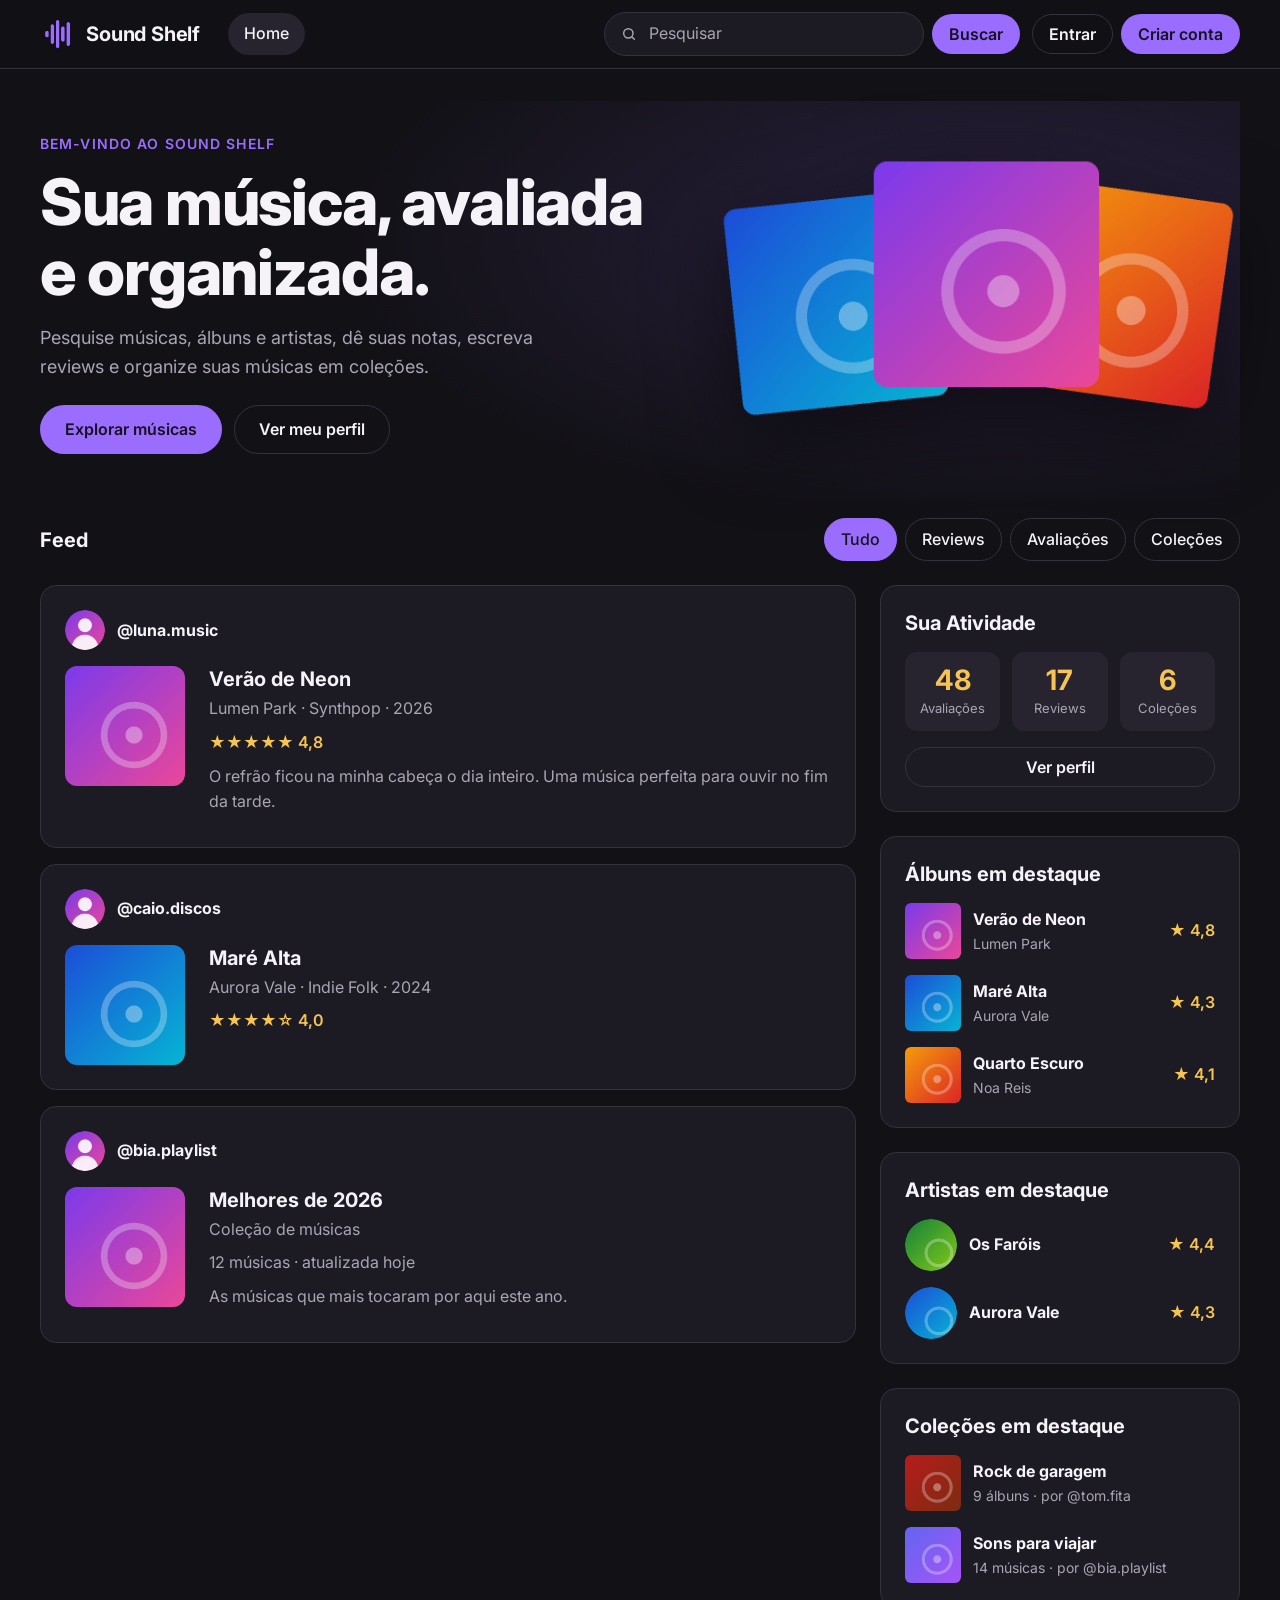
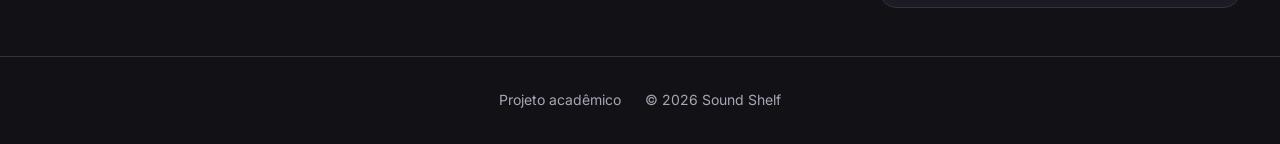
==== commit d3d72aaf: "feat: adiciona área da conta no cabeçalho e atributos de proteção nas páginas" ====
--- a/index.html
+++ b/index.html
@@ -17,8 +17,8 @@
         <!-- navegacao principal -->
         <nav class="nav-principal">
             <a href="index.html" class="link ativo" aria-current="page">Home</a>
-            <a href="perfil.html" class="link">Perfil</a>
-            <a href="colecoes.html" class="link">Coleções</a>
+            <a href="perfil.html" class="link" data-requer-login hidden>Perfil</a>
+            <a href="colecoes.html" class="link" data-requer-login hidden>Coleções</a>
         </nav>
 
         <!-- form de pesquisa -->
@@ -36,12 +36,25 @@
 
             <button type="submit" class="botao">Buscar</button>
         </form>
+
+        <!-- área da conta (o JavaScript mostra a versão de visitante ou de usuário logado) -->
+        <div class="area-conta">
+
+            <div class="acoes-conta" id="conta-visitante" hidden>
+                <a href="login.html" class="botao-secundario">Entrar</a>
+                <a href="cadastro.html" class="botao">Criar conta</a>
+            </div>
+
+            <div class="acoes-conta" id="conta-logado" hidden>
+                <a href="perfil.html" class="link-perfil" id="link-conta">
+                    <img src="assets/img/avatar.png" alt="Foto de perfil do usuário">
+                </a>
+                <span class="nome-conta" id="nome-conta"></span>
+                <button type="button" class="botao-secundario" id="botao-sair">Sair</button>
+            </div>
+
+        </div>
     </header>
-
-        <!-- Acesso ao perfil através do avatar -->
-        <a href="perfil.html" class="link-perfil">
-            <img src="assets/img/avatar.png" alt="Foto de perfil do usuário">
-        </a>
 
     <!-- conteúdo principal da página -->
     <main>
--- a/assets/css/style.css
+++ b/assets/css/style.css
@@ -1750,4 +1750,72 @@
     .item-informacao dd {
         text-align: left;
     }
+}
+
+// ----- Conta, mensagens e validação -----
+
+/* Área da conta */
+.area-conta {
+    display: flex;
+    align-items: center;
+    margin-left: var(--espaco-2);
+}
+
+.acoes-conta {
+    display: flex;
+    align-items: center;
+    gap: var(--espaco-2);
+}
+
+.nome-conta {
+    max-width: 140px;
+    overflow: hidden;
+    font-weight: 500;
+    text-overflow: ellipsis;
+    white-space: nowrap;
+}
+
+/* Erros dos campos */
+.erro-campo {
+    margin: 0;
+    color: var(--cor-erro);
+    font-size: var(--texto-pequeno);
+}
+
+input[aria-invalid="true"] {
+    border-color: var(--cor-erro);
+}
+
+/* Mensagens do formulário */
+.mensagem-formulario {
+    margin-bottom: var(--espaco-4);
+    padding: var(--espaco-3) var(--espaco-4);
+    border: 1px solid;
+    border-radius: var(--raio-medio);
+    font-size: var(--texto-pequeno);
+}
+
+.mensagem-erro {
+    color: var(--cor-erro);
+    background-color: color-mix(in srgb, var(--cor-erro) 12%, transparent);
+    border-color: var(--cor-erro);
+}
+
+.mensagem-sucesso {
+    color: var(--cor-sucesso);
+    background-color: color-mix(in srgb, var(--cor-sucesso) 12%, transparent);
+    border-color: var(--cor-sucesso);
+}
+
+/* Ajustes para telas menores */
+@media (max-width: 1100px) {
+    .nome-conta {
+        display: none;
+    }
+}
+
+@media (max-width: 768px) {
+    .area-conta {
+        margin-left: auto;
+    }
 }
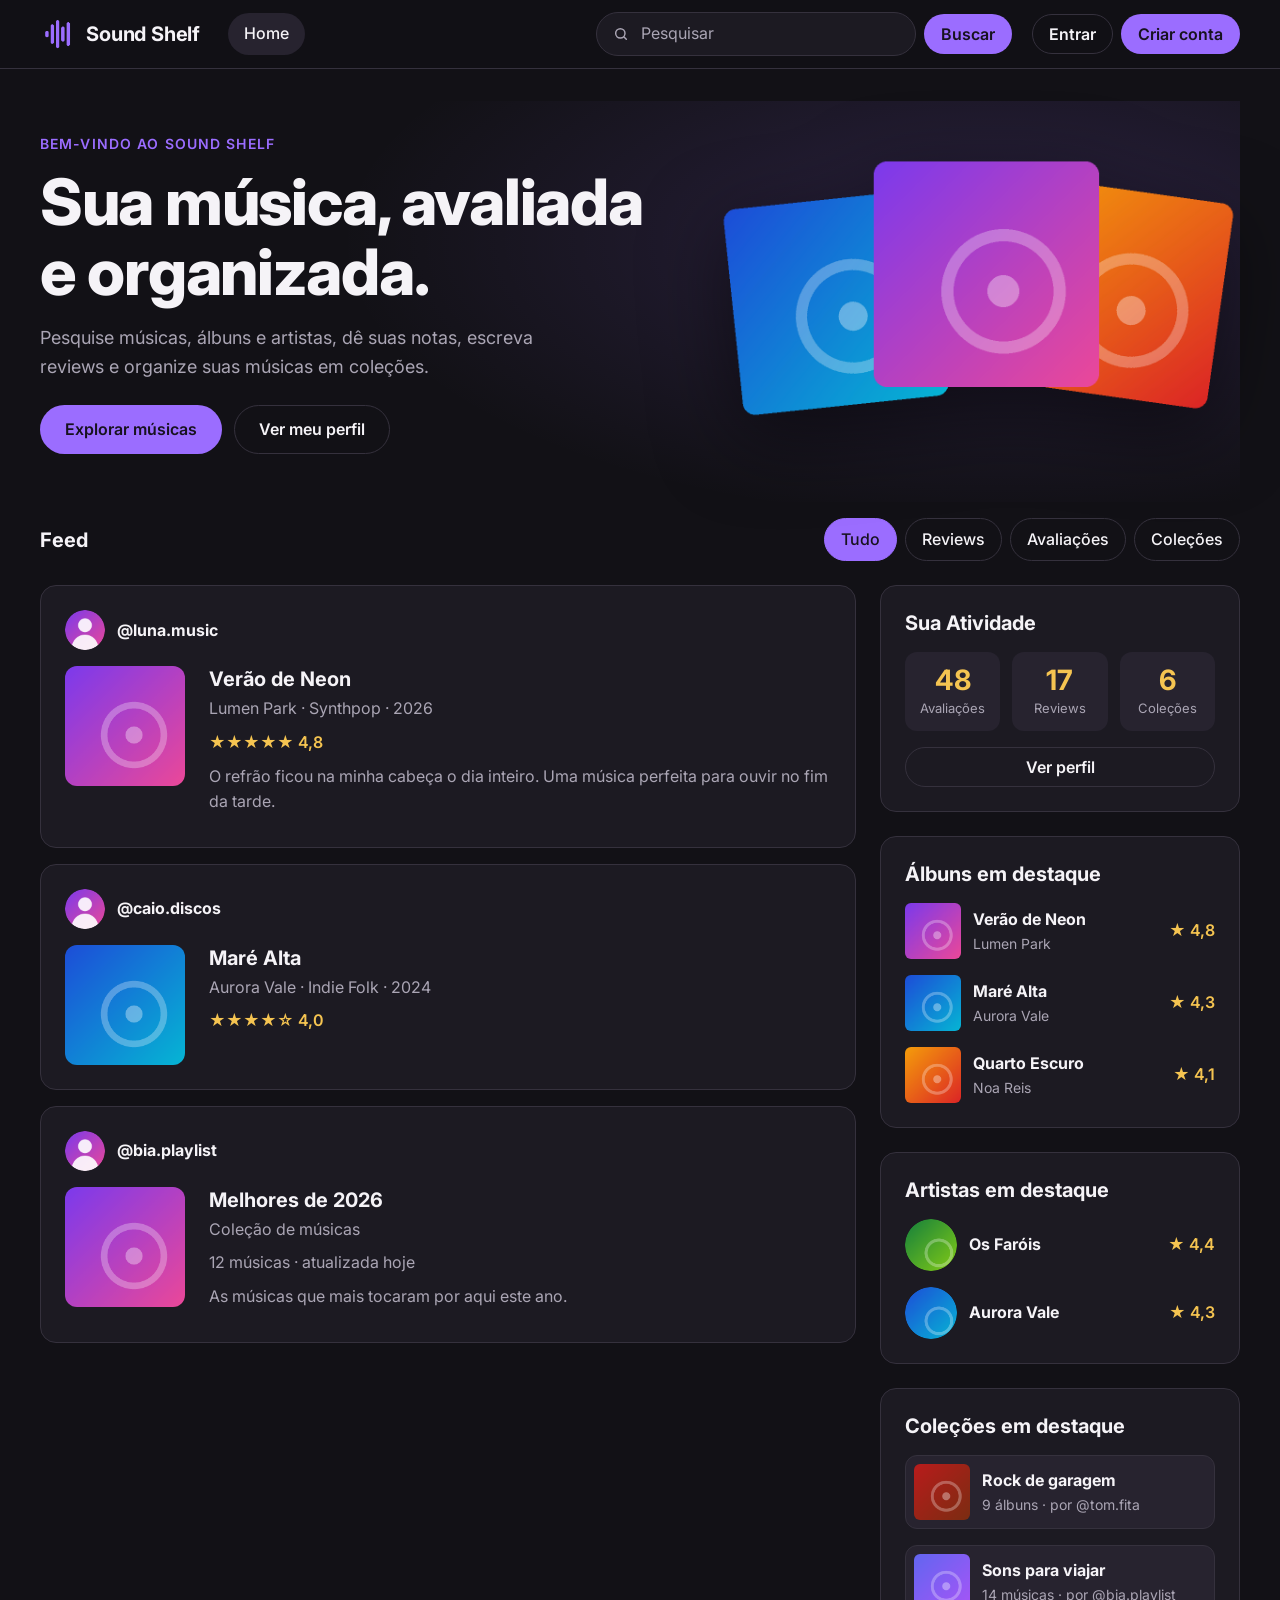
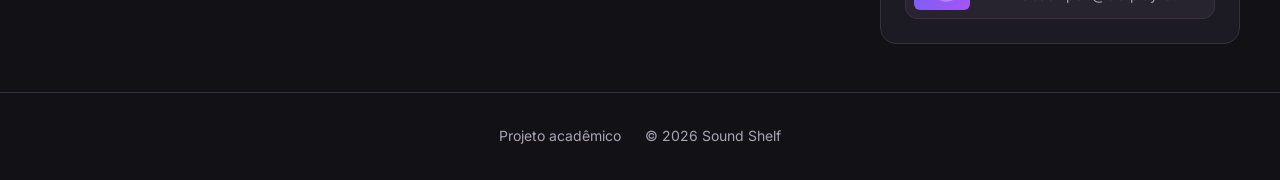
==== commit 685b7d63: "feat: integra busca de músicas e álbuns com a API do iTunes" ====
--- a/index.html
+++ b/index.html
@@ -22,7 +22,7 @@
         </nav>
 
         <!-- form de pesquisa -->
-        <form class="form-pesquisa">
+        <form class="form-pesquisa" action="buscar.html">
 
             <label for="pesquisa" class="input-estilo">
                 Pesquisar
--- a/assets/css/style.css
+++ b/assets/css/style.css
@@ -1752,7 +1752,7 @@
     }
 }
 
-// ----- Conta, mensagens e validação -----
+/* ----- Conta, mensagens e validação ----- */
 
 /* Área da conta */
 .area-conta {
@@ -1807,6 +1807,67 @@
     border-color: var(--cor-sucesso);
 }
 
+
+
+/* Estado vazio (listas sem itens) */
+.estado-vazio {
+    padding: var(--espaco-6);
+    text-align: center;
+    color: var(--cor-texto-secundario);
+    background-color: var(--cor-superficie);
+    border: 1px dashed var(--cor-borda);
+    border-radius: var(--raio-grande);
+}
+
+.estado-vazio p {
+    margin: 0;
+}
+
+.estado-vazio p:first-child {
+    margin-bottom: var(--espaco-2);
+    color: var(--cor-texto);
+    font-weight: 600;
+}
+
+
+
+/* Diálogo de confirmação */
+.dialogo {
+    width: min(92vw, 440px);
+    margin: auto; /* garante a centralização mesmo com reset de margens */
+    padding: var(--espaco-5);
+    color: var(--cor-texto);
+    background-color: var(--cor-superficie);
+    border: 1px solid var(--cor-borda);
+    border-radius: var(--raio-grande);
+    box-shadow: var(--sombra-card);
+}
+
+.dialogo::backdrop {
+    background-color: rgb(0 0 0 / 0.65);
+}
+
+.dialogo h2 {
+    margin-top: 0;
+    font-size: var(--texto-subtitulo);
+}
+
+.dialogo p {
+    margin-bottom: var(--espaco-5);
+    color: var(--cor-texto-secundario);
+}
+
+/* Campo bloqueado (tipo da coleção na edição) */
+select:disabled {
+    opacity: 0.6;
+    cursor: not-allowed;
+}
+
+/* Botão dentro do estado vazio (Limpar filtros) */
+.estado-vazio .botao-secundario {
+    margin-top: var(--espaco-4);
+}
+
 /* Ajustes para telas menores */
 @media (max-width: 1100px) {
     .nome-conta {
@@ -1818,4 +1879,179 @@
     .area-conta {
         margin-left: auto;
     }
+}
+
+
+/* Detalhes da coleção (diálogo) */
+.dialogo-detalhes {
+    width: min(92vw, 640px);
+    max-height: 85vh;
+    overflow-y: auto;
+}
+
+.cabecalho-detalhes-colecao {
+    margin-bottom: var(--espaco-4);
+}
+
+.cabecalho-detalhes-colecao p {
+    margin-bottom: 0;
+}
+
+.cabecalho-detalhes-colecao .texto-pequeno {
+    margin-bottom: var(--espaco-1);
+}
+
+.cabecalho-detalhes-colecao h2 {
+    margin-bottom: var(--espaco-2);
+}
+
+.cabecalho-detalhes-colecao #descricao-detalhes-colecao {
+    margin-bottom: var(--espaco-2);
+    color: var(--cor-texto);
+}
+
+.data-detalhes-colecao {
+    font-size: var(--texto-pequeno);
+}
+
+.lista-itens-colecao {
+    display: flex;
+    flex-direction: column;
+    gap: var(--espaco-2);
+    margin-bottom: var(--espaco-5);
+}
+
+.item-colecao {
+    display: grid;
+    grid-template-columns: 56px minmax(0, 1fr) auto;
+    align-items: center;
+    gap: var(--espaco-3);
+    padding: var(--espaco-2);
+    background-color: var(--cor-superficie-hover);
+    border: 1px solid var(--cor-borda);
+    border-radius: var(--raio-medio);
+}
+
+.capa-item {
+    width: 56px;
+    height: 56px;
+    object-fit: cover;
+    border-radius: var(--raio-pequeno);
+}
+
+.texto-item-colecao {
+    display: flex;
+    flex-direction: column;
+    min-width: 0;
+}
+
+.texto-item-colecao strong,
+.texto-item-colecao span {
+    overflow: hidden;
+    text-overflow: ellipsis;
+    white-space: nowrap;
+}
+
+.texto-item-colecao span {
+    color: var(--cor-texto-secundario);
+    font-size: var(--texto-pequeno);
+}
+
+.acoes-item-colecao {
+    display: flex;
+    flex-wrap: wrap;
+    justify-content: flex-end;
+    gap: var(--espaco-2);
+}
+
+.acoes-item-colecao button {
+    padding: var(--espaco-1) var(--espaco-3);
+    font-size: var(--texto-pequeno);
+}
+
+.dialogo-detalhes .estado-vazio {
+    margin-bottom: var(--espaco-5);
+}
+
+@media (max-width: 480px) {
+    .item-colecao {
+        grid-template-columns: 56px minmax(0, 1fr);
+    }
+
+    .acoes-item-colecao {
+        grid-column: 1 / -1;
+        justify-content: flex-start;
+    }
+}
+
+
+/* Busca na API (buscar.html) */
+.abas-busca .aba {
+    border: 0;
+    background: transparent;
+    cursor: pointer;
+}
+
+.abas-busca .aba.ativa {
+    background-color: var(--cor-destaque);
+}
+
+.lista-resultados {
+    display: grid;
+    grid-template-columns: repeat(auto-fill, minmax(320px, 1fr));
+    gap: var(--espaco-4);
+}
+
+.resultado-busca {
+    display: grid;
+    grid-template-columns: 96px minmax(0, 1fr);
+    gap: var(--espaco-4);
+    padding: var(--espaco-3);
+    background-color: var(--cor-superficie);
+    border: 1px solid var(--cor-borda);
+    border-radius: var(--raio-medio);
+}
+
+.resultado-busca .capa-item {
+    width: 96px;
+    height: 96px;
+    border-radius: var(--raio-medio);
+}
+
+.texto-resultado {
+    display: flex;
+    flex-direction: column;
+    gap: var(--espaco-1);
+    min-width: 0;
+}
+
+.texto-resultado strong,
+.texto-resultado span {
+    overflow: hidden;
+    text-overflow: ellipsis;
+    white-space: nowrap;
+}
+
+.texto-resultado span {
+    color: var(--cor-texto-secundario);
+    font-size: var(--texto-pequeno);
+}
+
+.texto-resultado button {
+    align-self: flex-start;
+    margin-top: auto;
+    padding: var(--espaco-1) var(--espaco-3);
+    font-size: var(--texto-pequeno);
+}
+
+#mensagem-dialogo-adicionar .mensagem-formulario {
+    margin-top: 0;
+}
+
+.dialogo .estado-vazio {
+    margin-bottom: var(--espaco-5);
+}
+
+.dialogo .estado-vazio p:last-child {
+    margin-bottom: 0;
 }
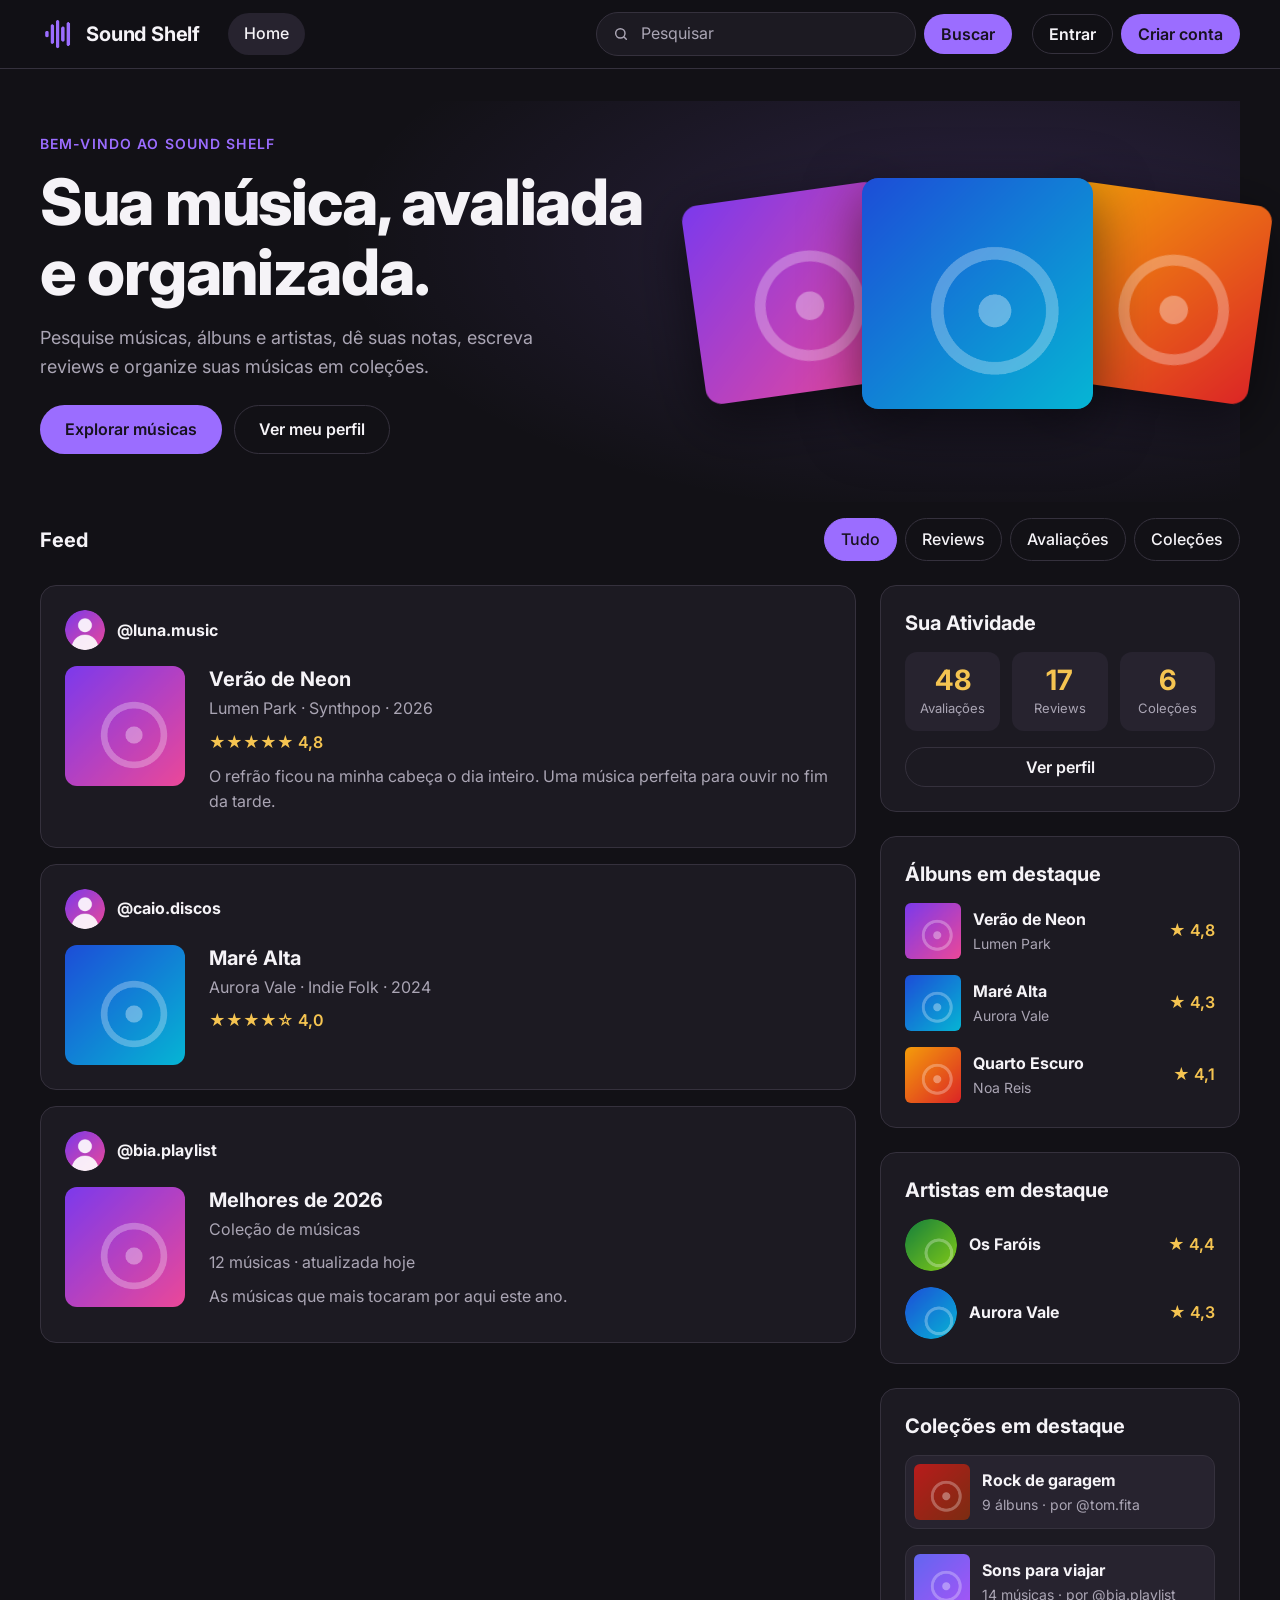
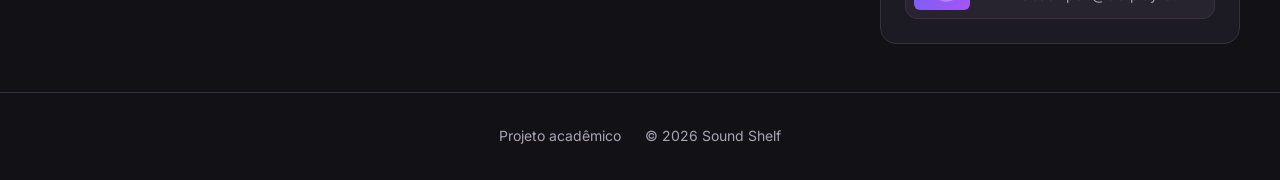
==== commit 6151a8b7: "feat: usa capas reais da API na home" ====
--- a/index.html
+++ b/index.html
@@ -5,6 +5,8 @@
     <meta name="viewport" content="width=device-width, initial-scale=1.0">
     <title>Sound Shelf - Home</title>
     <link rel="stylesheet" href="assets/css/style.css">
+    <link rel="icon" href="assets/img/favicon.png" type="image/png" sizes="180x180">
+    <link rel="apple-touch-icon" href="assets/img/favicon.png">
     <script defer src="assets/js/script.js"></script>
 </head>
 <body>
@@ -95,7 +97,11 @@
             <!-- elemento visual -->
             <div class="visual-apresentacao">
 
-                <img src="assets/img/hero.png" alt="Capas de músicas em destaque">
+                <div class="capas-hero">
+                    <img src="assets/img/capa-1.png" alt="Capa de álbum" data-capa="album-b">
+                    <img src="assets/img/capa-2.png" alt="Capa de álbum" data-capa="album-a">
+                    <img src="assets/img/capa-3.png" alt="Capa de álbum" data-capa="album-c">
+                </div>
 
             </div>
 
@@ -150,12 +156,13 @@
                             <img
                                 src="assets/img/capa-1.png"
                                 alt="Capa ilustrativa da música Verão de Neon"
+                                data-capa="faixa"
                                 class="capa-publicacao"
                             >
 
                             <div class="informacoes-publicacao">
-                                <h3>Verão de Neon</h3>
-                                <p>Lumen Park · Synthpop · 2026</p>
+                                <h3 data-titulo="faixa">Verão de Neon</h3>
+                                <p data-detalhe="faixa">Lumen Park · Synthpop · 2026</p>
 
                                 <div class="avaliacao">
                                     ★★★★★
@@ -188,12 +195,13 @@
                                 <img
                                 src="assets/img/capa-2.png"
                                 alt="Capa ilustrativa do álbum Maré Alta"
+                                data-capa="album-d"
                                 class="capa-publicacao"
                                 >
 
                                 <div class="informacoes-publicacao">
-                                    <h3>Maré Alta</h3>
-                                    <p> Aurora Vale · Indie Folk · 2024</p>
+                                    <h3 data-titulo="album-d">Maré Alta</h3>
+                                    <p data-detalhe="album-d">Aurora Vale · Indie Folk · 2024</p>
 
                                     <div class="avaliacao">
                                         ★★★★☆
@@ -219,7 +227,7 @@
                             <div class="conteudo-publicacao">
 
                                 <div class="capa-colecao">
-                                    <img src="assets/img/capa-1.png" alt="Capa da coleção Melhores de 2026">
+                                    <img src="assets/img/capa-1.png" alt="Capa da coleção Melhores de 2026" data-capa="album-e" data-manter-alt>
                                 </div>
 
                                 <div class="informacoes-publicacao">
@@ -278,13 +286,14 @@
                                     <li class="item-destaque">
                                         <img 
                                             src="assets/img/capa-1.png" 
-                                            alt="Capa de Verão de Neon" 
+                                            alt="Capa de Verão de Neon"
+                                            data-capa="album-a" 
                                             class="capa-destaque"
                                         >
 
                                         <div class="informacoes-destaque">
-                                            <strong>Verão de Neon</strong>
-                                            <span>Lumen Park</span>
+                                            <strong data-titulo="album-a">Verão de Neon</strong>
+                                            <span data-artista="album-a">Lumen Park</span>
                                         </div>
 
                                         <span class="nota">4,8</span>
@@ -294,12 +303,13 @@
                                         <img
                                             src="assets/img/capa-2.png"
                                             alt="Capa de Maré Alta"
+                                            data-capa="album-b"
                                             class="capa-destaque"
                                         >
 
                                         <div class="informacoes-destaque">
-                                            <strong>Maré Alta</strong>
-                                            <span>Aurora Vale</span>
+                                            <strong data-titulo="album-b">Maré Alta</strong>
+                                            <span data-artista="album-b">Aurora Vale</span>
                                         </div>
 
                                         <span class="nota">4,3</span>
@@ -309,12 +319,13 @@
                                         <img
                                             src="assets/img/capa-3.png"
                                             alt="Capa de Quarto Escuro"
+                                            data-capa="album-c"
                                             class="capa-destaque"
                                         >
 
                                         <div class="informacoes-destaque">
-                                            <strong>Quarto Escuro</strong>
-                                            <span>Noa Reis</span>
+                                            <strong data-titulo="album-c">Quarto Escuro</strong>
+                                            <span data-artista="album-c">Noa Reis</span>
                                         </div>
 
                                         <span class="nota">4,1</span>
@@ -368,6 +379,7 @@
                                         <img
                                             src="assets/img/capa-6.png"
                                             alt="Capa da coleção Rock de garagem"
+                                            data-capa="album-f" data-manter-alt
                                             class="capa-colecao"
                                         >
 
@@ -382,6 +394,7 @@
                                         <img
                                             src="assets/img/capa-5.png"
                                             alt="Capa da coleção Sons para viajar"
+                                            data-capa="album-d" data-manter-alt
                                             class="capa-colecao"
                                         >
 
--- a/assets/css/style.css
+++ b/assets/css/style.css
@@ -2054,4 +2054,47 @@
 
 .dialogo .estado-vazio p:last-child {
     margin-bottom: 0;
+}
+
+
+/* Capas reais da home (substituem a ilustração do topo) */
+.visual-apresentacao .capas-hero {
+    display: flex;
+    align-items: center;
+    justify-content: center;
+    max-width: 560px;
+    margin-left: auto;
+    padding-block: var(--espaco-5);
+}
+
+.visual-apresentacao .capas-hero img {
+    width: 38%;
+    max-width: none;
+    margin: 0;
+    aspect-ratio: 1;
+    object-fit: cover;
+    border-radius: var(--raio-grande);
+    filter: drop-shadow(0 16px 28px rgba(0, 0, 0, 0.55));
+}
+
+.visual-apresentacao .capas-hero img:nth-child(1) {
+    margin-right: -6%;
+    transform: rotate(-8deg);
+}
+
+.visual-apresentacao .capas-hero img:nth-child(2) {
+    position: relative;
+    z-index: 1;
+    width: 44%;
+}
+
+.visual-apresentacao .capas-hero img:nth-child(3) {
+    margin-left: -6%;
+    transform: rotate(8deg);
+}
+
+@media (max-width: 1024px) {
+    .visual-apresentacao .capas-hero {
+        margin-inline: auto;
+    }
 }
